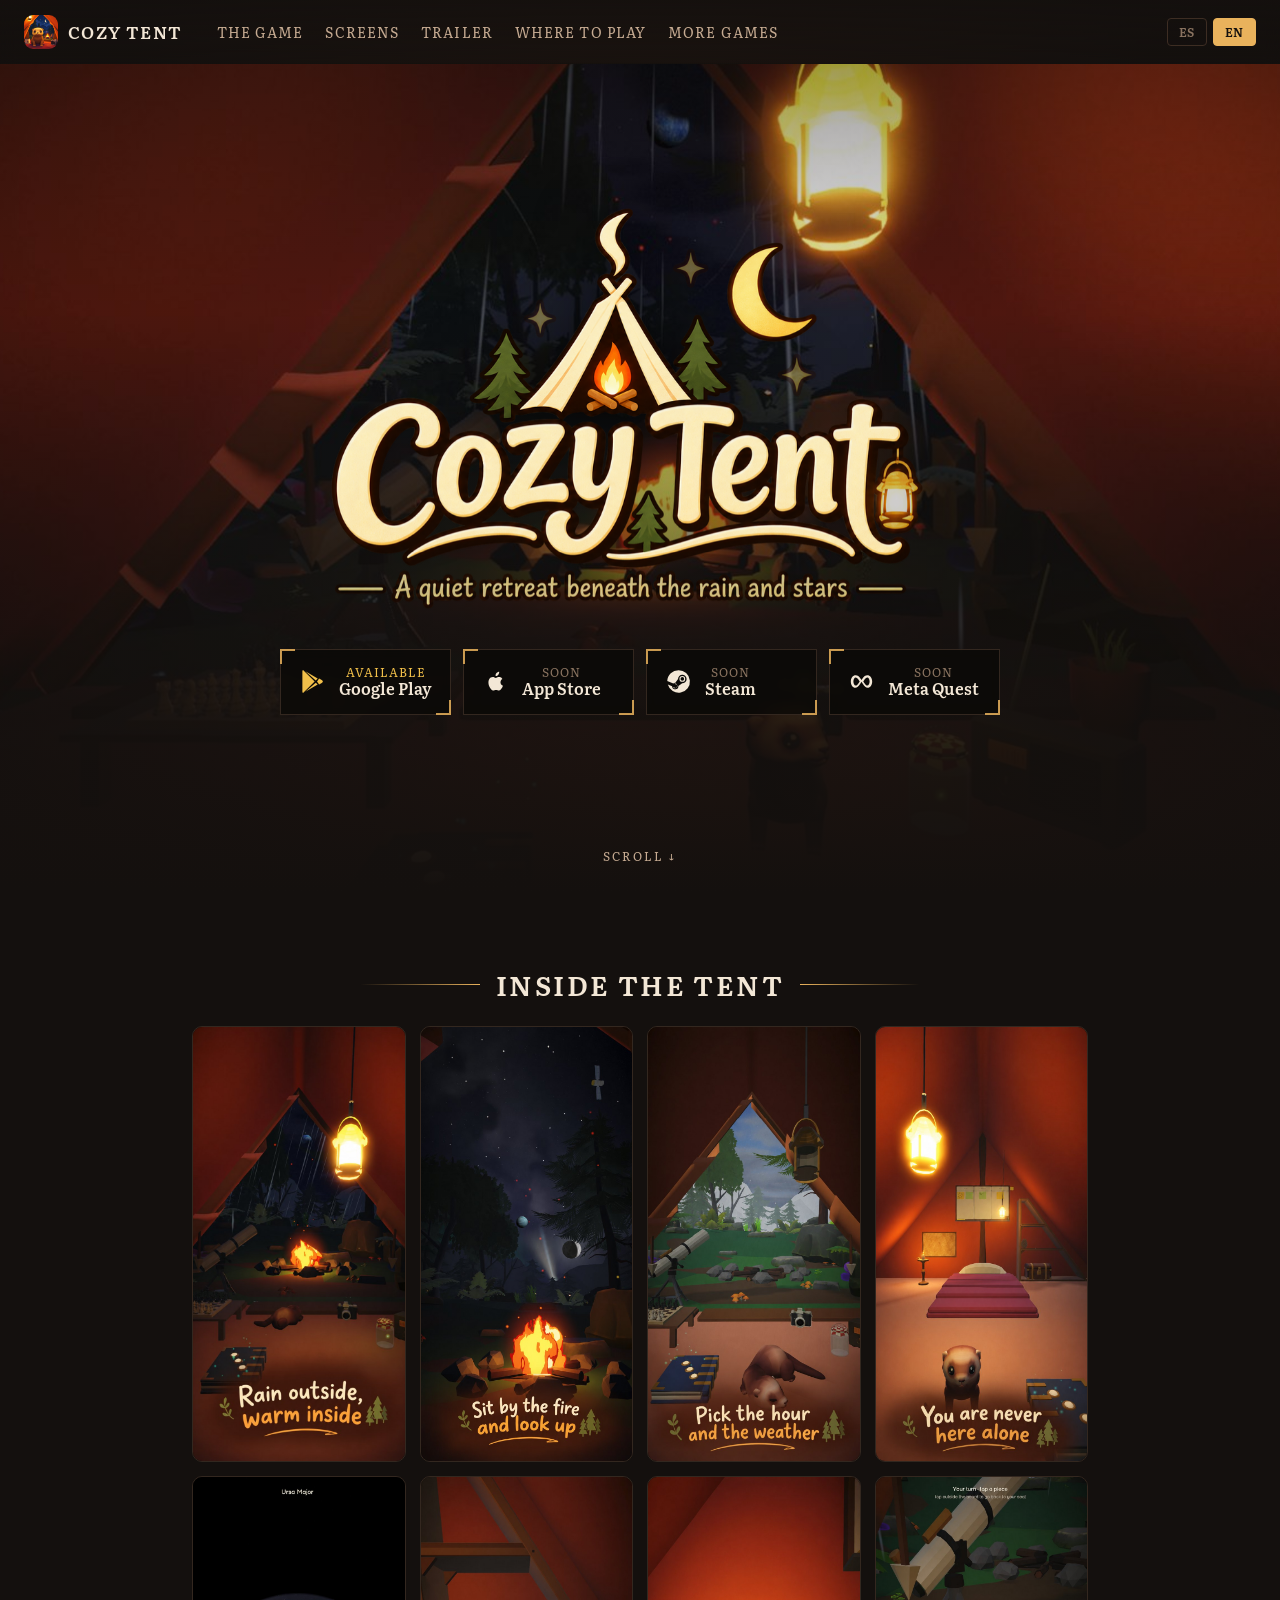
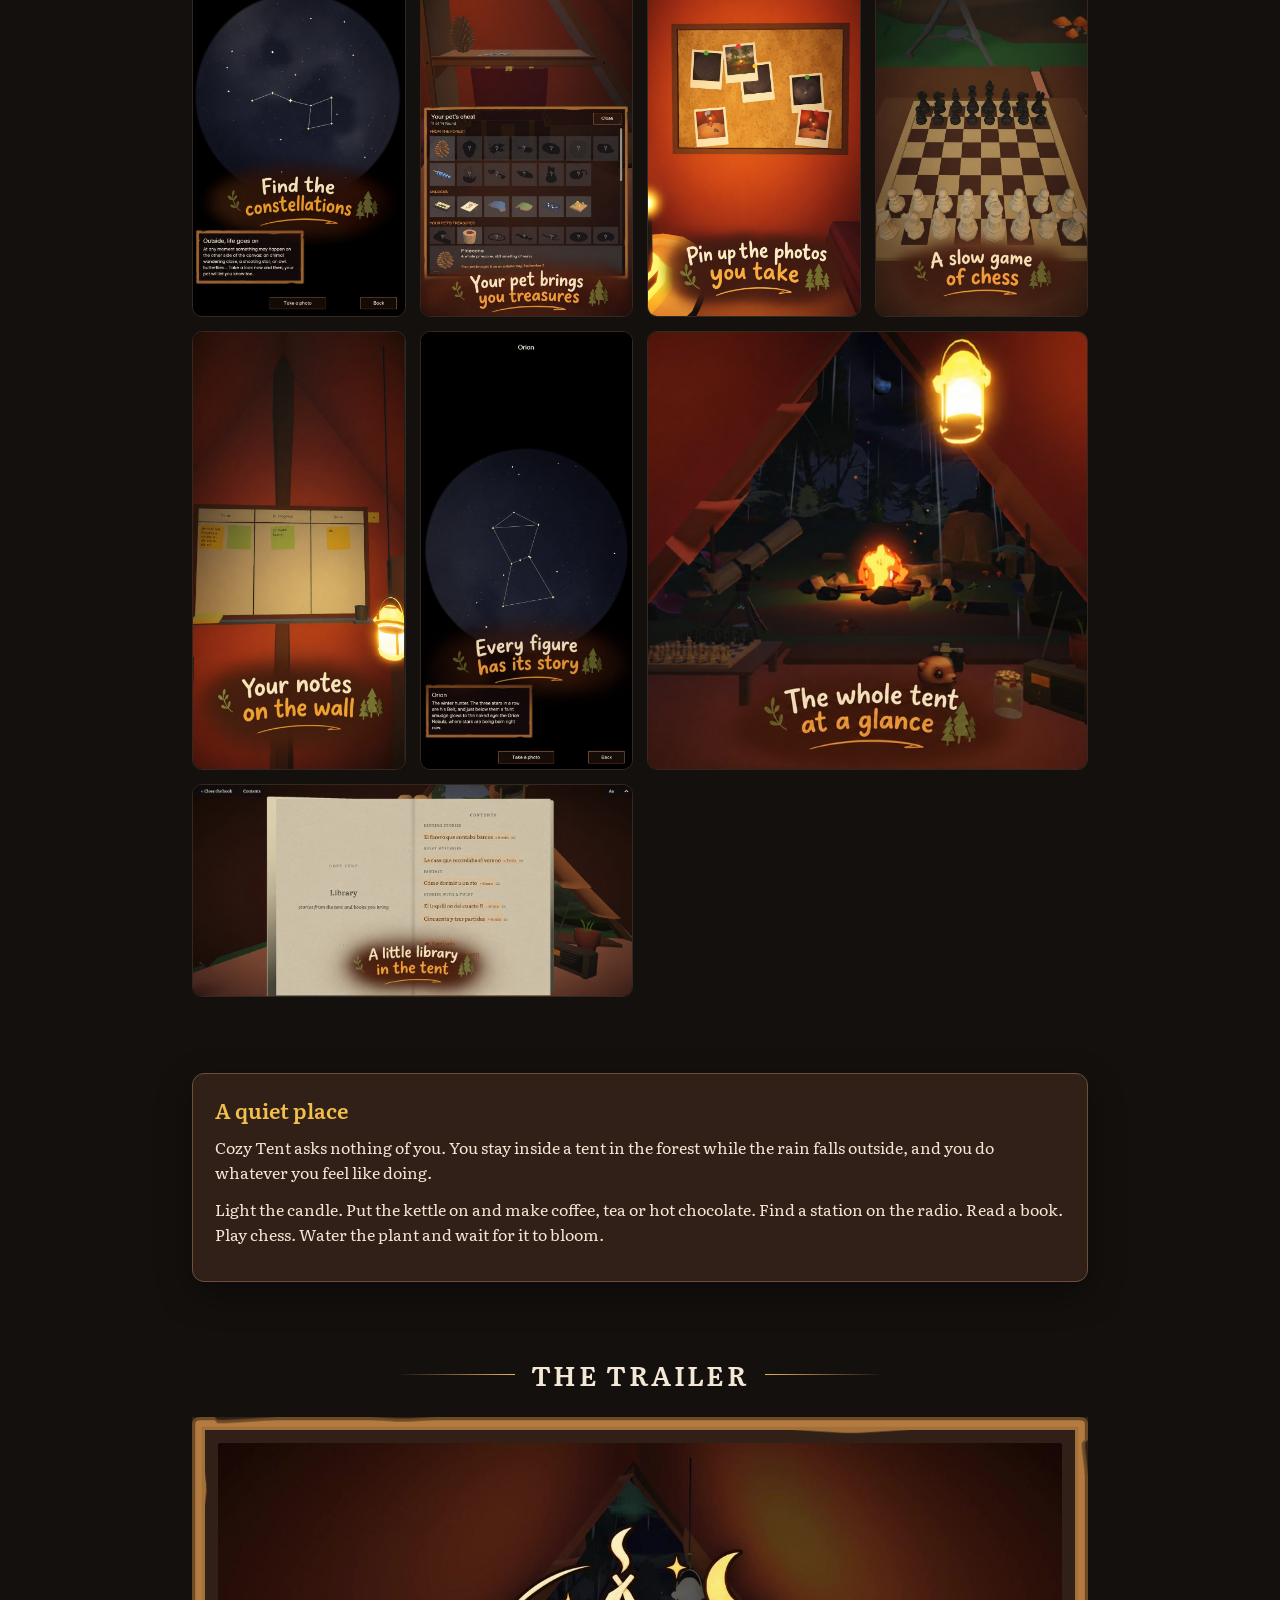
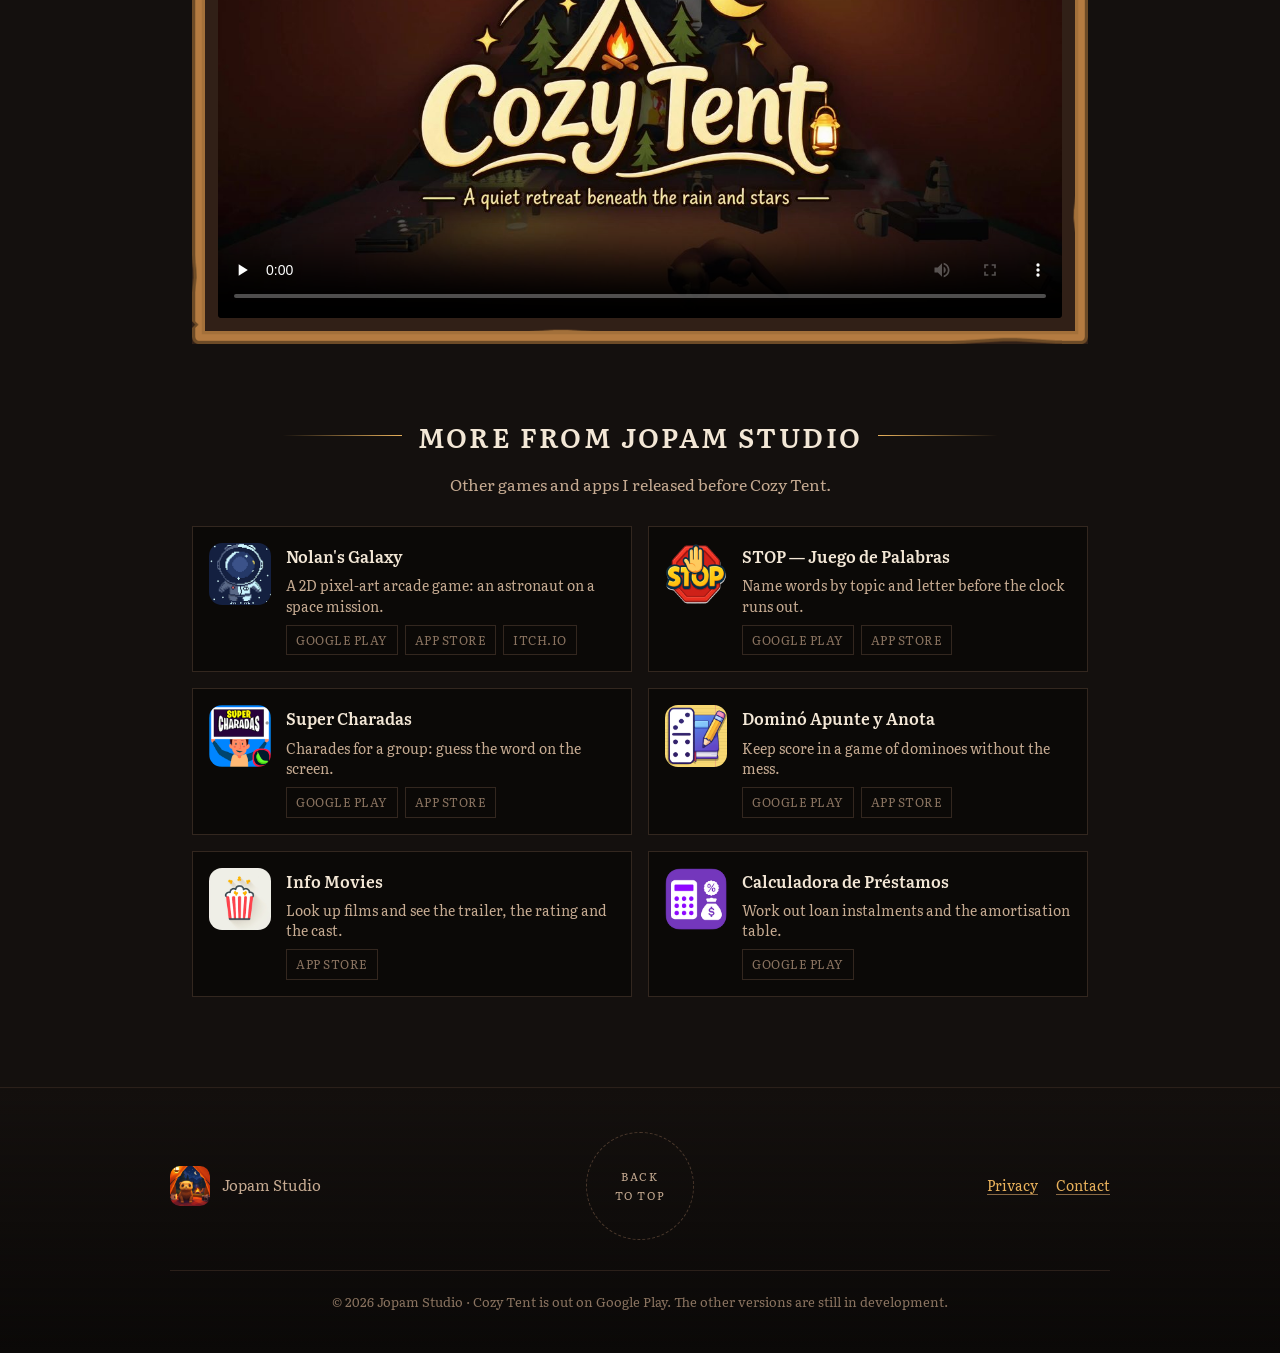
==== index.html @ 8e491036 "Enlaces de tienda, descarga segun el aparato y mas juegos de Jopam Cozy Tent ya esta en Google Play:" ====
<!doctype html>
<html lang="es">
<head>
<meta charset="utf-8">
<meta name="viewport" content="width=device-width,initial-scale=1">
<title>Cozy Tent</title>
<meta name="description" content="Una noche de lluvia, una tienda cálida y un hurón. Mira el cielo y tómate tu tiempo.">
<meta property="og:title" content="Cozy Tent">
<meta property="og:description" content="A rainy night in a warm tent with a ferret.">
<meta property="og:image" content="img/hero.jpg">
<meta name="theme-color" content="#14100e">
<link rel="icon" href="img/icon.png">
<link rel="canonical" href="https://johanjimenex.github.io/cozy-tent/">
<meta name="robots" content="index,follow">
<meta property="og:type" content="website">
<meta property="og:url" content="https://johanjimenex.github.io/cozy-tent/">
<meta property="og:site_name" content="Cozy Tent">
<meta property="og:locale" content="es_ES">
<meta property="og:locale:alternate" content="en_US">
<meta name="twitter:card" content="summary_large_image">
<meta name="twitter:title" content="Cozy Tent">
<meta name="twitter:description" content="Una noche de lluvia, una tienda cálida y un hurón. Mira el cielo y tómate tu tiempo.">
<meta name="twitter:image" content="https://johanjimenex.github.io/cozy-tent/img/hero.jpg">
<script type="application/ld+json">
{
  "@context": "https://schema.org",
  "@type": "VideoGame",
  "name": "Cozy Tent",
  "url": "https://johanjimenex.github.io/cozy-tent/",
  "image": "https://johanjimenex.github.io/cozy-tent/img/hero.jpg",
  "description": "Un juego de ambiente dentro de una tienda de campaña: llueve fuera, el cielo sigue el reloj real y un hurón vive contigo.",
  "genre": ["Cozy", "Simulation", "Casual"],
  "inLanguage": ["es", "en"],
  "gamePlatform": ["Android", "iOS", "PC", "Meta Quest"],
  "applicationCategory": "Game",
  "author": { "@type": "Organization", "name": "Jopam Studio", "url": "https://johanjimenex.github.io/cozy-tent/" },
  "publisher": { "@type": "Organization", "name": "Jopam Studio" },
  "trailer": {
    "@type": "VideoObject",
    "name": "Cozy Tent - Trailer",
    "description": "Tráiler de Cozy Tent.",
    "thumbnailUrl": "https://johanjimenex.github.io/cozy-tent/video/trailer-poster.jpg",
    "contentUrl": "https://johanjimenex.github.io/cozy-tent/video/trailer.mp4",
    "uploadDate": "2026-09-16",
    "duration": "PT46S"
  }
}
</script>
<link rel="stylesheet" href="style.css">
</head>
<body data-idioma="es">
<div class="lluvia" aria-hidden="true"></div>

<header class="barra">
  <a class="marca" href="#"><img src="img/icon.png" alt="">Cozy Tent</a>
  <nav>
    <ul class="menu" id="menu">
      <li><a href="#juego"><span class="es">El juego</span><span class="en">The game</span></a></li>
      <li><a href="#galeria"><span class="es">Imágenes</span><span class="en">Screens</span></a></li>
      <li><a href="#trailer"><span class="es">Tráiler</span><span class="en">Trailer</span></a></li>
      <li><a href="#tiendas"><span class="es">Dónde jugar</span><span class="en">Where to play</span></a></li>
      <li><a href="#mas"><span class="es">Más juegos</span><span class="en">More games</span></a></li>
    </ul>
  </nav>
  <div class="derecha">
    <div class="idioma">
      <button data-idioma-boton="es">ES</button><button data-idioma-boton="en">EN</button>
    </div>
    <button class="abrir-menu" id="abrir" aria-label="Menú" aria-expanded="false">☰</button>
  </div>
</header>

<div class="portada">
  <div class="fondo" role="img" aria-label="El interior de la tienda de noche con la hoguera encendida"></div>
  <div class="dentro">
    <h1 class="logo">
      <span class="solo-lectores">Cozy Tent</span>
      <span class="capas" aria-hidden="true">
        <img class="base" src="img/logo/tienda.png" alt="">
        <img class="capa farol" src="img/logo/farol.png" alt="">
        <img class="capa luna" src="img/logo/luna.png" alt="">
        <img class="capa estrella e1" src="img/logo/estrella1.png" alt="">
        <img class="capa estrella e2" src="img/logo/estrella2.png" alt="">
        <img class="capa estrella e3" src="img/logo/estrella3.png" alt="">
        <img class="capa fugaz" src="img/logo/fugaz.png" alt="">
        <img class="capa titulo" src="img/logo/titulo.png" alt="">
        <img class="capa lema" src="img/logo/lema.png" alt="">
      </span>
    </h1>
    <a class="descargar" id="descargar" href="https://play.google.com/store/apps/details?id=com.jopam.cozytent" target="_blank" rel="noopener" hidden>
      <span class="es">Descargar <b data-sistema></b></span><span class="en">Get it <b data-sistema></b></span>
    </a>
    <div class="tiendas en-portada" id="tiendas" role="list">
      <a class="chapa lista" data-tienda="google" href="https://play.google.com/store/apps/details?id=com.jopam.cozytent" target="_blank" rel="noopener"><svg viewBox="0 0 24 24" aria-hidden="true"><path d="M3.6 1.8 13.9 12 3.6 22.2c-.4-.2-.6-.6-.6-1.1V2.9c0-.5.2-.9.6-1.1z"/><path d="M16.6 9.3 5.6 2.9 14.9 11z"/><path d="M16.6 14.7 14.9 13l-9.3 8.1z"/><path d="M20.2 10.6c.7.4 1 .9 1 1.4s-.3 1-1 1.4l-2.3 1.3-1.9-2.7 1.9-2.7z"/></svg><span class="texto"><small><span class="es">Disponible</span><span class="en">Available</span></small><span class="nombre">Google Play</span></span></a>
      <span class="chapa" data-tienda="apple"><svg viewBox="0 0 24 24" aria-hidden="true"><path d="M16.4 12.7c0-2 1.6-3 1.7-3-.9-1.4-2.4-1.5-2.9-1.6-1.2-.1-2.4.7-3 .7s-1.6-.7-2.6-.7c-1.3 0-2.6.8-3.2 2-1.4 2.4-.4 6 1 8 .7 1 1.5 2.1 2.5 2 1-.1 1.4-.6 2.6-.6s1.5.6 2.6.6c1.1 0 1.8-1 2.4-2 .8-1.1 1.1-2.2 1.1-2.3 0 0-2.2-.8-2.2-3.1z"/><path d="M14.5 5.9c.5-.7.9-1.6.8-2.6-.8 0-1.8.5-2.4 1.2-.5.6-1 1.6-.8 2.5.9.1 1.8-.4 2.4-1.1z"/></svg><span class="texto"><small><span class="es">Pronto</span><span class="en">Soon</span></small><span class="nombre">App Store</span></span></span>
      <span class="chapa" data-tienda="steam"><svg viewBox="0 0 24 24" aria-hidden="true"><path d="M12 2a10 10 0 0 0-10 9.5l5.4 2.2a2.8 2.8 0 0 1 1.6-.5h.2l2.4-3.4v-.1a3.8 3.8 0 1 1 3.8 3.8h-.1l-3.4 2.4v.2a2.8 2.8 0 0 1-5.6.2l-3.8-1.6A10 10 0 1 0 12 2z"/><path d="M15.4 7.2a2.5 2.5 0 1 0 0 5.1 2.5 2.5 0 0 0 0-5.1zm0 .9a1.6 1.6 0 1 1 0 3.2 1.6 1.6 0 0 1 0-3.2z"/><path d="M8.2 17.9a2.1 2.1 0 0 0 2.6-2.9 2.1 2.1 0 0 0-2.6-1.1l1.2.5a1.6 1.6 0 1 1-1.2 2.9l-1.2-.5c.3.5.7.9 1.2 1.1z"/></svg><span class="texto"><small><span class="es">Pronto</span><span class="en">Soon</span></small><span class="nombre">Steam</span></span></span>
      <span class="chapa" data-tienda="meta"><svg viewBox="0 0 24 24" aria-hidden="true"><path d="M6.8 6.4c-2.4 0-4.3 2.4-4.3 5.6s1.7 5.6 4 5.6c1.6 0 2.8-1 4.4-3.5l1.1-1.8 1.1 1.8c1.6 2.5 2.8 3.5 4.4 3.5 2.3 0 4-2.4 4-5.6s-1.9-5.6-4.3-5.6c-1.7 0-3 .9-4.6 3.3l-.6 1-.6-1C9.8 7.3 8.5 6.4 6.8 6.4zm0 2c.9 0 1.8.7 3 2.6l.6.9-.7 1.1c-1.2 1.8-2 2.5-2.9 2.5-1.1 0-2-1.4-2-3.5s.9-3.6 2-3.6zm10.4 0c1.1 0 2 1.5 2 3.6s-.9 3.5-2 3.5c-.9 0-1.7-.7-2.9-2.5l-.7-1.1.6-.9c1.2-1.9 2.1-2.6 3-2.6z"/></svg><span class="texto"><small><span class="es">Pronto</span><span class="en">Soon</span></small><span class="nombre">Meta Quest</span></span></span>
    </div>
  </div>
  <a class="bajar" href="#juego"><span class="es">Seguir</span><span class="en">Scroll</span> ↓</a>
</div>

<div class="envoltorio">
  <!-- ---------------------------------------------------------------- español -->
  <section class="asoma" id="galeria">
    <h3 class="titulo"><span class="es">La tienda por dentro</span><span class="en">Inside the tent</span></h3>
    <div class="carrusel">
      <button class="flecha atras" type="button" aria-label="Anterior">‹</button>
      <div class="galeria">
      <figure class="toma">
        <img src="img/galeria/01.jpg" loading="lazy" alt="Cozy Tent: Rain outside, warm inside">
      </figure>
      <figure class="toma">
        <img src="img/galeria/02.jpg" loading="lazy" alt="Cozy Tent: Sit by the fire and look up">
      </figure>
      <figure class="toma">
        <img src="img/galeria/03.jpg" loading="lazy" alt="Cozy Tent: Pick the hour and the weather">
      </figure>
      <figure class="toma">
        <img src="img/galeria/04.jpg" loading="lazy" alt="Cozy Tent: You are never here alone">
      </figure>
      <figure class="toma">
        <img src="img/galeria/05.jpg" loading="lazy" alt="Cozy Tent: Find the constellations">
      </figure>
      <figure class="toma">
        <img src="img/galeria/06.jpg" loading="lazy" alt="Cozy Tent: Your pet brings you treasures">
      </figure>
      <figure class="toma">
        <img src="img/galeria/07.jpg" loading="lazy" alt="Cozy Tent: Pin up the photos you take">
      </figure>
      <figure class="toma">
        <img src="img/galeria/08.jpg" loading="lazy" alt="Cozy Tent: A slow game of chess">
      </figure>
      <figure class="toma">
        <img src="img/galeria/09.jpg" loading="lazy" alt="Cozy Tent: Your notes on the wall">
      </figure>
      <figure class="toma">
        <img src="img/galeria/10.jpg" loading="lazy" alt="Cozy Tent: Every figure has its story">
      </figure>
      <figure class="toma ancha">
        <img src="img/galeria/11.jpg" loading="lazy" alt="Cozy Tent: The whole tent at a glance">
      </figure>
      <figure class="toma ancha">
        <img src="img/galeria/12.jpg" loading="lazy" alt="Cozy Tent: A little library in the tent">
      </figure>
      </div>
      <button class="flecha adelante" type="button" aria-label="Siguiente">›</button>
    </div>
    <div class="puntos" role="tablist" aria-label="Imágenes"></div>
  </section>

  <div id="juego" class="ancla"></div>
  <section class="es asoma">
    <div class="tres">
      <div class="panel">
        <h2>Un sitio tranquilo</h2>
        <p>Cozy Tent no te pide nada. Te quedas dentro de una tienda en el bosque mientras llueve fuera,
         y haces lo que te apetezca.</p>
        <p>Enciende la vela. Pon la cafetera y prepara café, té o chocolate. Busca una emisora en la radio.
         Lee un libro. Juega al ajedrez. Riega la planta y espera a que florezca.</p>
      </div>
    </div>
  </section>






  <!-- ---------------------------------------------------------------- english -->
  <section class="en asoma">
    <div class="tres">
      <div class="panel">
        <h2>A quiet place</h2>
        <p>Cozy Tent asks nothing of you. You stay inside a tent in the forest while the rain falls outside,
         and you do whatever you feel like doing.</p>
        <p>Light the candle. Put the kettle on and make coffee, tea or hot chocolate. Find a station on the
         radio. Read a book. Play chess. Water the plant and wait for it to bloom.</p>
      </div>
    </div>
  </section>









  <section class="asoma" id="trailer">
    <h3 class="titulo"><span class="es">El tráiler</span><span class="en">The trailer</span></h3>
    <div class="marco video">
      <video controls playsinline preload="none" poster="video/trailer-poster.jpg">
        <source src="video/trailer.mp4" type="video/mp4">
      </video>
    </div>
  </section>


  <section class="asoma" id="mas">
    <h3 class="titulo"><span class="es">Más de Jopam Studio</span><span class="en">More from Jopam Studio</span></h3>
    <p class="entradilla"><span class="es">Otros juegos y apps que he publicado antes de Cozy Tent.</span><span class="en">Other games and apps I released before Cozy Tent.</span></p>
    <div class="obras">
      <article class="obra">
        <img src="img/jopam/app1.png" alt="" width="192" height="192" loading="lazy">
        <div class="letra">
          <h4>Nolan&#x27;s Galaxy</h4>
          <p><span class="es">Arcade 2D en pixel art: un astronauta en misión espacial.</span><span class="en">A 2D pixel-art arcade game: an astronaut on a space mission.</span></p>
          <div class="vinculos"><a href="https://play.google.com/store/apps/details?id=com.jopamstudio.nolansgalaxy" target="_blank" rel="noopener">Google Play</a><a href="https://apps.apple.com/es/app/nolans-galaxy/id6503222887" target="_blank" rel="noopener">App Store</a><a href="https://johanjimenex.itch.io/nolans-galaxy" target="_blank" rel="noopener">itch.io</a></div>
        </div>
      </article>
      <article class="obra">
        <img src="img/jopam/app2.png" alt="" width="192" height="192" loading="lazy">
        <div class="letra">
          <h4>STOP — Juego de Palabras</h4>
          <p><span class="es">Di palabras por tema y letra antes de que se acabe el tiempo.</span><span class="en">Name words by topic and letter before the clock runs out.</span></p>
          <div class="vinculos"><a href="https://play.google.com/store/apps/details?id=com.jopamstudio.stopwordsgame" target="_blank" rel="noopener">Google Play</a><a href="https://apps.apple.com/es/developer/johan-jimenez/id1503858642" target="_blank" rel="noopener">App Store</a></div>
        </div>
      </article>
      <article class="obra">
        <img src="img/jopam/app3.png" alt="" width="192" height="192" loading="lazy">
        <div class="letra">
          <h4>Super Charadas</h4>
          <p><span class="es">Charadas para jugar en grupo: adivina la palabra de la pantalla.</span><span class="en">Charades for a group: guess the word on the screen.</span></p>
          <div class="vinculos"><a href="https://play.google.com/store/apps/details?id=com.ManguGames.SuperCharadas" target="_blank" rel="noopener">Google Play</a><a href="https://apps.apple.com/us/app/super-charadas-guessup/id1503858643" target="_blank" rel="noopener">App Store</a></div>
        </div>
      </article>
      <article class="obra">
        <img src="img/jopam/app4.png" alt="" width="192" height="192" loading="lazy">
        <div class="letra">
          <h4>Dominó Apunte y Anota</h4>
          <p><span class="es">Lleva los puntos de la partida de dominó sin líos.</span><span class="en">Keep score in a game of dominoes without the mess.</span></p>
          <div class="vinculos"><a href="https://play.google.com/store/apps/details?id=com.JopamStudios.DominoApunteYAnota" target="_blank" rel="noopener">Google Play</a><a href="https://apps.apple.com/us/app/domino-apunte-y-anota/id6742063485" target="_blank" rel="noopener">App Store</a></div>
        </div>
      </article>
      <article class="obra">
        <img src="img/jopam/app5.png" alt="" width="192" height="192" loading="lazy">
        <div class="letra">
          <h4>Info Movies</h4>
          <p><span class="es">Busca películas y mira el tráiler, la puntuación y el reparto.</span><span class="en">Look up films and see the trailer, the rating and the cast.</span></p>
          <div class="vinculos"><a href="https://apps.apple.com/us/app/info-movies/id6476113841" target="_blank" rel="noopener">App Store</a></div>
        </div>
      </article>
      <article class="obra">
        <img src="img/jopam/app6.png" alt="" width="192" height="192" loading="lazy">
        <div class="letra">
          <h4>Calculadora de Préstamos</h4>
          <p><span class="es">Calcula las cuotas y la tabla de amortización de un préstamo.</span><span class="en">Work out loan instalments and the amortisation table.</span></p>
          <div class="vinculos"><a href="https://play.google.com/store/apps/details?id=com.mangugames.calculadoraprestamo" target="_blank" rel="noopener">Google Play</a></div>
        </div>
      </article>
    </div>
  </section>

</div>

<footer>
  <div class="pie">
    <div class="estudio"><img src="img/icon.png" alt="">Jopam Studio</div>
    <a class="arriba" href="#"><span class="es">Volver<br>arriba</span><span class="en">Back<br>to top</span></a>
    <div class="enlaces">
      <a href="privacidad.html"><span class="es">Privacidad</span><span class="en">Privacy</span></a>
      <a class="correo" data-u="johan.jimenez.23" data-d="gmail.com" href="#"><span class="es">Contacto</span><span class="en">Contact</span></a>
    </div>
  </div>
  <p class="legal">© 2026 Jopam Studio ·
    <span class="es">Cozy Tent ya está en Google Play. Las demás versiones siguen en desarrollo.</span>
    <span class="en">Cozy Tent is out on Google Play. The other versions are still in development.</span>
  </p>
</footer>

<script src="idioma.js"></script>
<script src="tiendas.js"></script>
</body>
</html>
---- style.css ----
/* Cozy Tent — luz de farol, marco de madera de la UI del juego y filete ámbar.
   Estructura de página de juego: cabecera fija, portada a sangre, secciones con
   título decorado, tarjetas de tienda y pie con vuelta arriba. */
@font-face{font-family:Literata;src:url(fonts/Literata-Regular.ttf) format("truetype");font-weight:400;font-display:swap}
@font-face{font-family:Literata;src:url(fonts/Literata-SemiBold.ttf) format("truetype");font-weight:600;font-display:swap}

:root{
  --noche:#14100e; --panel:rgba(74,46,32,.55); --borde:#3d2d23;
  --papel:#f3e7d6; --suave:#c6ab92; --tenue:#8a7360;
  --ambar:#e9b25c; --ambar-claro:#f2c04a;
  --marco:url(img/frame_wood.png) 32 fill / 26px stretch;
  --alto-barra:64px;
}
*{box-sizing:border-box}
html{scroll-padding-top:var(--alto-barra)}
body{margin:0;color:var(--papel);font:400 17px/1.7 Literata,Georgia,serif;
  background:radial-gradient(900px 520px at 50% -160px,#6b3a1d55,transparent 70%),var(--noche);
  background-attachment:fixed}
a{color:var(--ambar);text-underline-offset:3px;text-decoration-color:#8a6a45;transition:color .25s}
a:hover{color:var(--ambar-claro)}
img{max-width:100%}

/* ---------------------------------------------------------------- lluvia y luciérnagas */
.lluvia{position:fixed;inset:-10% 0 0;pointer-events:none;z-index:2;overflow:hidden}
.gota{position:absolute;top:-14%;width:1px;border-radius:1px;
  background:linear-gradient(to bottom,transparent,rgba(214,230,255,.5));animation:cae linear infinite}
@keyframes cae{from{transform:translate3d(0,-14vh,0)}to{transform:translate3d(-6vw,114vh,0)}}
.bicho{position:fixed;width:4px;height:4px;border-radius:50%;background:#ffe9a8;
  box-shadow:0 0 10px 3px #ffd97a88;opacity:0;z-index:2;animation:vuela 14s ease-in-out infinite}
@keyframes vuela{0%{opacity:0;transform:translate(0,0)}15%{opacity:.9}
  50%{opacity:.35;transform:translate(34px,-46px)}75%{opacity:.85;transform:translate(-18px,-84px)}
  100%{opacity:0;transform:translate(16px,-130px)}}

/* ---------------------------------------------------------------- cabecera */
.barra{position:fixed;top:0;left:0;right:0;z-index:20;height:var(--alto-barra);
  display:flex;align-items:center;gap:26px;padding:0 24px;
  background:linear-gradient(#14100ee6,#14100e99);backdrop-filter:blur(8px);
  border-bottom:1px solid transparent;transition:height .3s,background .3s,border-color .3s}
.barra.pegada{height:54px;background:#14100ef2;border-bottom-color:#3a2a22}
.marca{display:flex;align-items:center;gap:10px;font:600 17px/1 Literata,serif;letter-spacing:1.4px;
  text-transform:uppercase;color:var(--papel);text-decoration:none;white-space:nowrap}
.marca img{width:34px;height:34px;border-radius:9px}
.menu{display:flex;gap:22px;margin-left:8px;list-style:none;padding:0}
.menu a{color:var(--suave);text-decoration:none;font-size:14px;letter-spacing:1.1px;text-transform:uppercase;
  padding:6px 0;position:relative}
.menu a::after{content:"";position:absolute;left:0;right:100%;bottom:0;height:1px;background:var(--ambar);
  transition:right .3s}
.menu a:hover{color:var(--papel)}
.menu a:hover::after{right:0}
.derecha{margin-left:auto;display:flex;align-items:center;gap:12px}
.idioma{display:flex;gap:6px}
.idioma button{font:600 12px/1 Literata,serif;letter-spacing:.6px;color:var(--tenue);cursor:pointer;
  background:none;border:1px solid var(--borde);border-radius:4px;padding:7px 11px;transition:.25s}
.idioma button:hover{color:var(--papel);border-color:var(--ambar)}
.idioma button[aria-pressed="true"]{color:var(--noche);background:var(--ambar);border-color:var(--ambar)}
.abrir-menu{display:none;background:none;border:1px solid var(--borde);border-radius:4px;color:var(--papel);
  font-size:18px;line-height:1;padding:8px 11px;cursor:pointer}

/* ---------------------------------------------------------------- portada */
.portada{position:relative;min-height:92vh;display:grid;place-items:center;text-align:center;
  overflow:hidden;margin-top:var(--alto-barra)}
.portada .fondo{position:absolute;inset:-6% -2%;background:url(img/hero.jpg) center/cover no-repeat;
  animation:acercar 26s ease-in-out infinite alternate;z-index:0}
@keyframes acercar{from{transform:scale(1.02)}to{transform:scale(1.11)}}
.portada::after{content:"";position:absolute;inset:0;z-index:1;
  background:linear-gradient(#14100e66 0%,#14100e14 30%,#14100ed9 78%,var(--noche) 100%)}
.portada .dentro{position:relative;z-index:2;padding:30px 20px 70px;max-width:760px}
.portada img.icono{width:118px;height:118px;border-radius:26px;
  box-shadow:0 10px 30px #000a,0 0 60px #e9b25c2e;animation:respira 5.5s ease-in-out infinite}
@keyframes respira{0%,100%{box-shadow:0 10px 30px #000a,0 0 60px #e9b25c2e}
  45%{box-shadow:0 10px 30px #000a,0 0 96px #f2c04a55}}
h1{font:600 clamp(38px,7vw,64px)/1.05 Literata,serif;margin:18px 0 10px;letter-spacing:1px;
  text-shadow:0 4px 30px #000a}
/* El logo se arma con sus capas y cada una se mueve un poco.
   En iPhone (Safari y Brave usan WebKit) no se anima nada que lleve filter ni que esté dentro
   de un contenedor con filter: WebKit lo congela. Solo se animan opacidad y transformaciones. */
h1.logo{margin:0 0 6px}
.solo-lectores{position:absolute;width:1px;height:1px;overflow:hidden;clip-path:inset(50%);white-space:nowrap}
.capas{position:relative;display:block;width:min(620px,84vw);margin:0 auto;
  animation:entra-logo 1.5s cubic-bezier(.2,.7,.2,1) both}
@keyframes entra-logo{from{opacity:0;transform:scale(.88) translate3d(0,18px,0)}
  to{opacity:1;transform:none}}
.capas img{display:block;width:100%}
/* La sombra va en la capa de abajo, que no se mueve. */
.capas .base{-webkit-filter:drop-shadow(0 12px 30px #000b);filter:drop-shadow(0 12px 30px #000b);
  animation:aparece 1s ease both .15s}
.capas .capa{position:absolute;top:0;left:0;width:100%;height:100%;
  will-change:transform,opacity;-webkit-backface-visibility:hidden;backface-visibility:hidden}
.titulo{animation:sube-titulo 1.1s cubic-bezier(.2,.7,.2,1) both .45s}
@keyframes aparece{from{opacity:0}to{opacity:1}}
@keyframes sube-titulo{from{opacity:0;transform:translate3d(0,14px,0)}to{opacity:1;transform:none}}

/* El farol late como una llama y se tambalea colgado de su gancho. */
.farol{transform-origin:91.9% 55.4%;
  animation:late-farol 4.5s ease-in-out .6s infinite both, tambalea 6.5s ease-in-out .6s infinite}
@keyframes late-farol{0%,100%{opacity:.8}40%{opacity:1}62%{opacity:.88}}
@keyframes tambalea{0%,100%{transform:rotate(-2.4deg)}50%{transform:rotate(2.4deg)}}

/* La luna sube y baja muy despacio. */
.luna{animation:flota-luna 9s ease-in-out .7s infinite both}
@keyframes flota-luna{0%,100%{transform:translate3d(0,0,0)}50%{transform:translate3d(0,-6px,0)}}

/* Las estrellas parpadean cada una a su ritmo. */
.estrella{animation:parpadea 3.4s ease-in-out .9s infinite both}
.e2{animation-duration:4.6s;animation-delay:-1.4s}
.e3{animation-duration:5.6s;animation-delay:-2.7s}
@keyframes parpadea{0%,100%{opacity:.4}50%{opacity:1}}

/* La fugaz cruza de vez en cuando y desaparece. */
.fugaz{opacity:0;animation:cruza 11s ease-in-out infinite}
@keyframes cruza{0%,62%{opacity:0;transform:translate3d(26px,-18px,0)}
  70%{opacity:.95;transform:translate3d(0,0,0)}
  82%{opacity:.5;transform:translate3d(-16px,11px,0)}
  90%,100%{opacity:0;transform:translate3d(-26px,18px,0)}}

/* El lema respira suave, como si lo encendieran. */
.lema{animation:respira-lema 7s ease-in-out 1s infinite both}
@keyframes respira-lema{0%,100%{opacity:.82}50%{opacity:1}}
.lema{color:#efe0cd;font-size:clamp(17px,2.4vw,21px);margin:0;text-shadow:0 2px 14px #000c}
.bajar{position:absolute;bottom:26px;left:50%;transform:translateX(-50%);z-index:2;color:var(--suave);
  font-size:12px;letter-spacing:2px;text-transform:uppercase;text-decoration:none;animation:flota 2.6s ease-in-out infinite}
@keyframes flota{0%,100%{transform:translate(-50%,0)}50%{transform:translate(-50%,7px)}}

/* Anclas del menú: sin alto, solo marcan el sitio al que salta cada enlace. */
.ancla{position:relative;top:calc(var(--alto-barra) * -1);height:0}

/* ---------------------------------------------------------------- secciones */
.envoltorio{position:relative;z-index:3;max-width:940px;margin:0 auto;padding:0 22px}
section{margin:76px 0}
.titulo{display:flex;align-items:center;justify-content:center;gap:16px;margin:0 0 26px;
  font:600 clamp(20px,3vw,27px)/1.2 Literata,serif;letter-spacing:2.4px;text-transform:uppercase;
  color:var(--papel);text-align:center}
.titulo::before,.titulo::after{content:"";height:1px;flex:1;max-width:120px;
  background:linear-gradient(90deg,transparent,var(--ambar))}
.titulo::after{background:linear-gradient(90deg,var(--ambar),transparent)}
h2{font:600 24px/1.3 Literata,serif;margin:0 0 8px;color:var(--ambar-claro)}
p{margin:12px 0}
.panel{padding:26px 28px;border-radius:12px;background:var(--panel);border:1px solid #6b503c;
  backdrop-filter:blur(3px);box-shadow:0 12px 34px #0006}
.marco{border:26px solid transparent;border-image:var(--marco);background:var(--panel)}
.video{padding:0;line-height:0}
.video video{display:block;width:100%;aspect-ratio:16/9;border:0;border-radius:4px;background:#000}
.nota{color:var(--tenue);font-size:14px;text-align:center;margin-top:12px}

.rejilla{display:grid;grid-template-columns:repeat(auto-fit,minmax(215px,1fr));gap:12px;padding:0;list-style:none}
.rejilla li{background:var(--panel);border:1px solid #6b503c;border-radius:10px;padding:14px 16px;
  font-size:15.5px;transition:.3s}
.rejilla li:hover{border-color:var(--ambar);transform:translateY(-3px)}
.rejilla li b{color:var(--ambar-claro);font-weight:600}

/* Tres textos en fila; en pantallas estrechas se apilan solos. */
.tres{display:grid;grid-template-columns:repeat(auto-fit,minmax(240px,1fr));gap:16px;align-items:start}
.tres .panel{padding:22px 22px;margin:0}
.tres .panel h2{font-size:21px}
.tres .panel p{font-size:15.5px;line-height:1.62}

/* ---------------------------------------------------------------- galería */
.galeria{display:grid;grid-template-columns:repeat(auto-fit,minmax(190px,1fr));gap:14px}
.toma.ancha{grid-column:span 2}
@media(max-width:560px){.toma.ancha{grid-column:span 1}}
.toma{margin:0;position:relative;border:1px solid #33271f;border-radius:10px;overflow:hidden;
  background:#0b0907;transition:.35s}
.toma img{display:block;width:100%;height:100%;object-fit:cover;transition:transform .6s ease}
.toma:hover{border-color:var(--ambar);transform:translateY(-4px);box-shadow:0 14px 34px #0009}
.toma:hover img{transform:scale(1.04)}

/* En móvil la galería es un carrusel: se desliza, tiene flechas y puntos debajo. */
.carrusel{position:relative}
.flecha{display:none}
.puntos{display:none}

@media(max-width:700px){
  .carrusel{margin:0 -22px}
  .galeria{display:flex;gap:12px;overflow-x:auto;scroll-snap-type:x mandatory;
    padding:2px 22px 6px;scrollbar-width:none;-webkit-overflow-scrolling:touch}
  .galeria::-webkit-scrollbar{display:none}
  .toma,.toma.ancha{flex:0 0 78%;scroll-snap-align:center;grid-column:auto}
  .flecha{display:grid;place-items:center;position:absolute;top:50%;transform:translateY(-50%);z-index:4;
    width:38px;height:38px;border-radius:50%;border:1px solid #4a382c;background:#0b0907d9;
    color:var(--papel);font:400 22px/1 Literata,serif;cursor:pointer;backdrop-filter:blur(3px)}
  .flecha.atras{left:8px}
  .flecha.adelante{right:8px}
  .flecha:active{border-color:var(--ambar)}
  .puntos{display:flex;justify-content:center;gap:8px;margin-top:14px}
  .puntos button{width:7px;height:7px;padding:0;border:0;border-radius:50%;background:#4a382c;cursor:pointer;
    transition:.3s}
  .puntos button[aria-selected="true"]{background:var(--ambar);width:20px;border-radius:99px}
}

/* ---------------------------------------------------------------- tiendas */
.tiendas{display:grid;grid-template-columns:repeat(auto-fit,minmax(190px,1fr));gap:14px;padding:0;list-style:none}
.chapa{position:relative;display:flex;align-items:center;gap:13px;background:#0b0907;
  border:1px solid #33271f;padding:15px 18px;transition:.3s}
.chapa::before,.chapa::after{content:"";position:absolute;width:13px;height:13px;
  border:2px solid var(--ambar);opacity:.85;transition:.3s}
.chapa::before{top:-1px;left:-1px;border-right:0;border-bottom:0}
.chapa::after{bottom:-1px;right:-1px;border-left:0;border-top:0}
.chapa:hover{border-color:#5a4535;transform:translateY(-3px);box-shadow:0 10px 26px #0008,0 0 24px #e9b25c22}
.chapa:hover::before,.chapa:hover::after{width:19px;height:19px;opacity:1}
.chapa svg{width:27px;height:27px;fill:var(--papel);flex:none}
.chapa .texto{display:flex;flex-direction:column;line-height:1.25;min-width:0}
.chapa .nombre{font-weight:600;font-size:15.5px;white-space:nowrap}
.chapa small{color:var(--tenue);font-size:11.5px;letter-spacing:1px;text-transform:uppercase}

/* Las tarjetas de tienda van en la portada, bajo el logo. */
.tiendas.en-portada{margin:24px auto 0;max-width:860px;gap:12px;grid-template-columns:repeat(4,minmax(0,1fr))}
@media(max-width:820px){.tiendas.en-portada{grid-template-columns:repeat(2,minmax(0,1fr));max-width:440px}}
@media(max-width:420px){
  /* En móvil estrecho se quedan en dos columnas, más apretadas. */
  .tiendas.en-portada{max-width:340px;gap:9px}
  .tiendas.en-portada .chapa{gap:8px;padding:11px 10px}
  .tiendas.en-portada .chapa svg{width:21px;height:21px}
  .tiendas.en-portada .chapa .nombre{font-size:13.5px}
  .tiendas.en-portada .chapa small{font-size:9.5px;letter-spacing:.6px}
}
.tiendas.en-portada .chapa{background:#0b0907cc;backdrop-filter:blur(4px)}

/* ---------------------------------------------------------------- tiendas y descarga */
/* Una chapa con enlace se comporta como las demas; solo cambia que se puede pulsar. */
a.chapa{text-decoration:none;color:inherit}
.chapa.lista small{color:var(--ambar-claro)}
.chapa.lista svg{fill:var(--ambar-claro)}
/* La tienda que corresponde al aparato desde el que se entra se marca sola (tiendas.js). */
.chapa.tuya{border-color:var(--ambar);box-shadow:0 0 0 1px #e9b25c33,0 10px 26px #0008}
.chapa.tuya::before,.chapa.tuya::after{width:19px;height:19px;opacity:1}

/* Boton principal: solo aparece si el aparato tiene una tienda donde ya esta el juego. */
.descargar{display:block;width:max-content;max-width:100%;margin:26px auto 0;padding:15px 34px;
  border:1px solid var(--ambar);background:#1a1109cc;backdrop-filter:blur(4px);
  color:var(--ambar-claro);text-decoration:none;font-size:16.5px;letter-spacing:.6px;
  transition:.3s}
.descargar:hover{background:#241609;transform:translateY(-3px);
  box-shadow:0 12px 30px #0009,0 0 26px #e9b25c33}
.descargar b{font-weight:600}
.descargar[hidden]{display:none}

/* ---------------------------------------------------------------- mas de Jopam */
.entradilla{max-width:640px;margin:-6px auto 28px;text-align:center;color:var(--suave);font-size:15.5px}
.obras{display:grid;grid-template-columns:repeat(auto-fit,minmax(300px,1fr));gap:16px;
  max-width:940px;margin:0 auto}
.obra{display:flex;gap:15px;align-items:flex-start;background:#0b0907;border:1px solid #33271f;
  padding:16px;transition:.3s}
.obra:hover{border-color:#5a4535;transform:translateY(-3px);box-shadow:0 10px 26px #0008}
.obra img{width:62px;height:62px;border-radius:13px;flex:none}
.obra .letra{min-width:0}
.obra h4{margin:0 0 5px;font-size:16px;font-weight:600}
.obra p{margin:0 0 9px;color:var(--suave);font-size:14px;line-height:1.45}
.obra .vinculos{display:flex;flex-wrap:wrap;gap:7px}
.obra .vinculos a{font-size:12px;letter-spacing:.5px;text-transform:uppercase;
  color:var(--tenue);text-decoration:none;border:1px solid #33271f;padding:4px 9px;transition:.25s}
.obra .vinculos a:hover{color:var(--ambar-claro);border-color:var(--ambar)}
@media(max-width:420px){.obra{padding:13px;gap:12px}.obra img{width:52px;height:52px}}

/* ---------------------------------------------------------------- pie */
footer{position:relative;z-index:3;margin-top:90px;padding:44px 22px 40px;border-top:1px solid #2b201a;
  background:linear-gradient(#0f0c0a00,#0b0908)}
.pie{max-width:940px;margin:0 auto;display:grid;grid-template-columns:1fr auto 1fr;align-items:center;gap:20px}
.pie .estudio{display:flex;align-items:center;gap:12px;color:var(--suave);font-size:14.5px}
.pie .estudio img{width:40px;height:40px;border-radius:10px}
.arriba{justify-self:center;width:108px;height:108px;display:grid;place-items:center;text-align:center;
  border-radius:50%;border:1px dashed #4a382c;color:var(--suave);text-decoration:none;font-size:11px;
  letter-spacing:1.6px;text-transform:uppercase;transition:.35s}
.arriba:hover{color:var(--ambar-claro);border-color:var(--ambar);transform:translateY(-4px) rotate(6deg)}
.enlaces{justify-self:end;display:flex;gap:18px;flex-wrap:wrap;justify-content:flex-end;font-size:14px}
.legal{max-width:940px;margin:30px auto 0;padding-top:20px;border-top:1px solid #2b201a;
  color:var(--tenue);font-size:13px;text-align:center}

/* ---------------------------------------------------------------- aparecer y idiomas */
.asoma{opacity:0;transform:translateY(26px);transition:opacity .8s ease,transform .8s ease}
.asoma.visible{opacity:1;transform:none}
.es,.en{display:none}
body[data-idioma="es"] div.es,body[data-idioma="en"] div.en,
body[data-idioma="es"] section.es,body[data-idioma="en"] section.en{display:block}
body[data-idioma="es"] span.es,body[data-idioma="en"] span.en{display:inline}
body[data-idioma="es"] li.es,body[data-idioma="en"] li.en{display:list-item}

@media(max-width:820px){
  .menu{position:fixed;top:var(--alto-barra);left:0;right:0;flex-direction:column;gap:0;
    background:#14100ef7;border-bottom:1px solid #3a2a22;padding:6px 22px 14px;display:none}
  .menu.abierto{display:flex}
  .menu a{display:block;padding:12px 0;border-bottom:1px solid #241b16}
  .abrir-menu{display:block}
  .pie{grid-template-columns:1fr;justify-items:center;text-align:center}
  .enlaces{justify-self:center}
}
@media(prefers-reduced-motion:reduce){
  .gota,.bicho,.portada .fondo,.bajar,.portada img.icono,.capas,.capas .base,.titulo,.luna,.fugaz{animation:none}
  .farol{animation:late-farol 4.5s ease-in-out infinite both}
  .fugaz{opacity:0}
  .asoma{opacity:1;transform:none;transition:none}
}
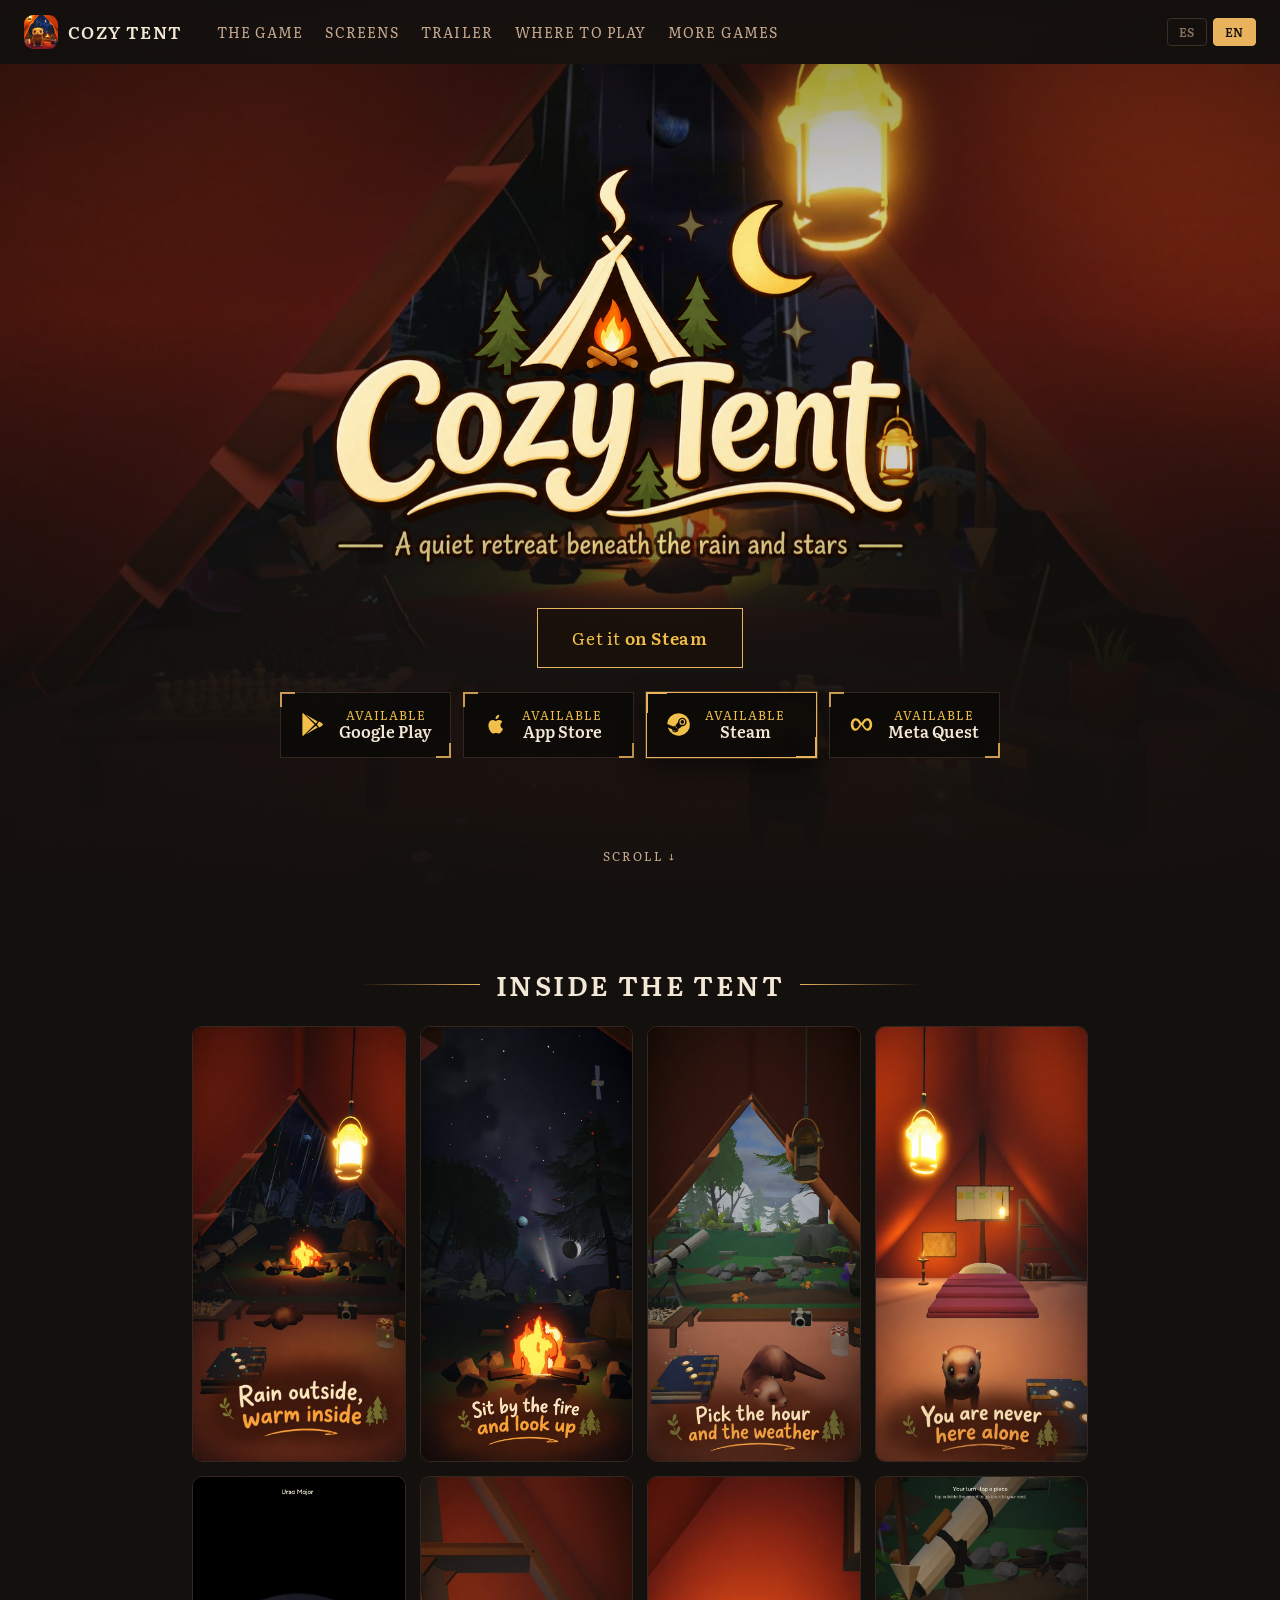
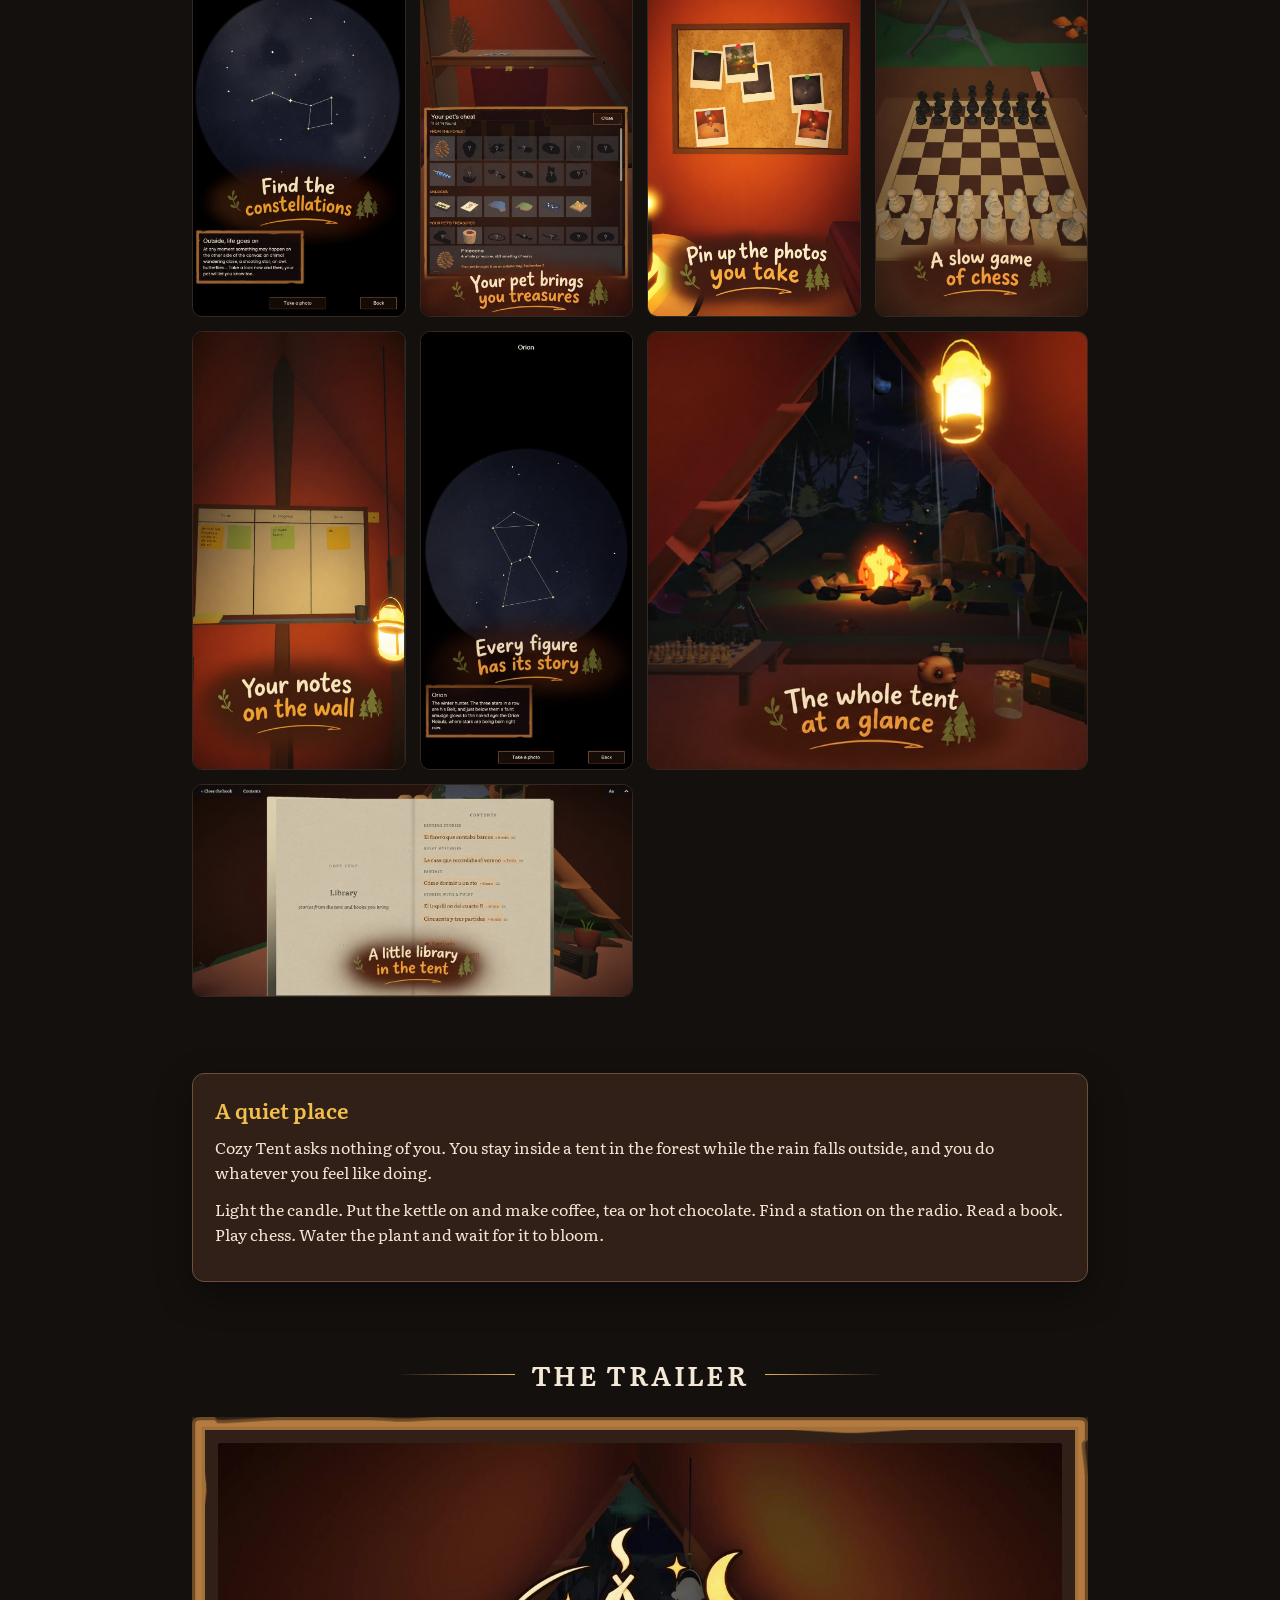
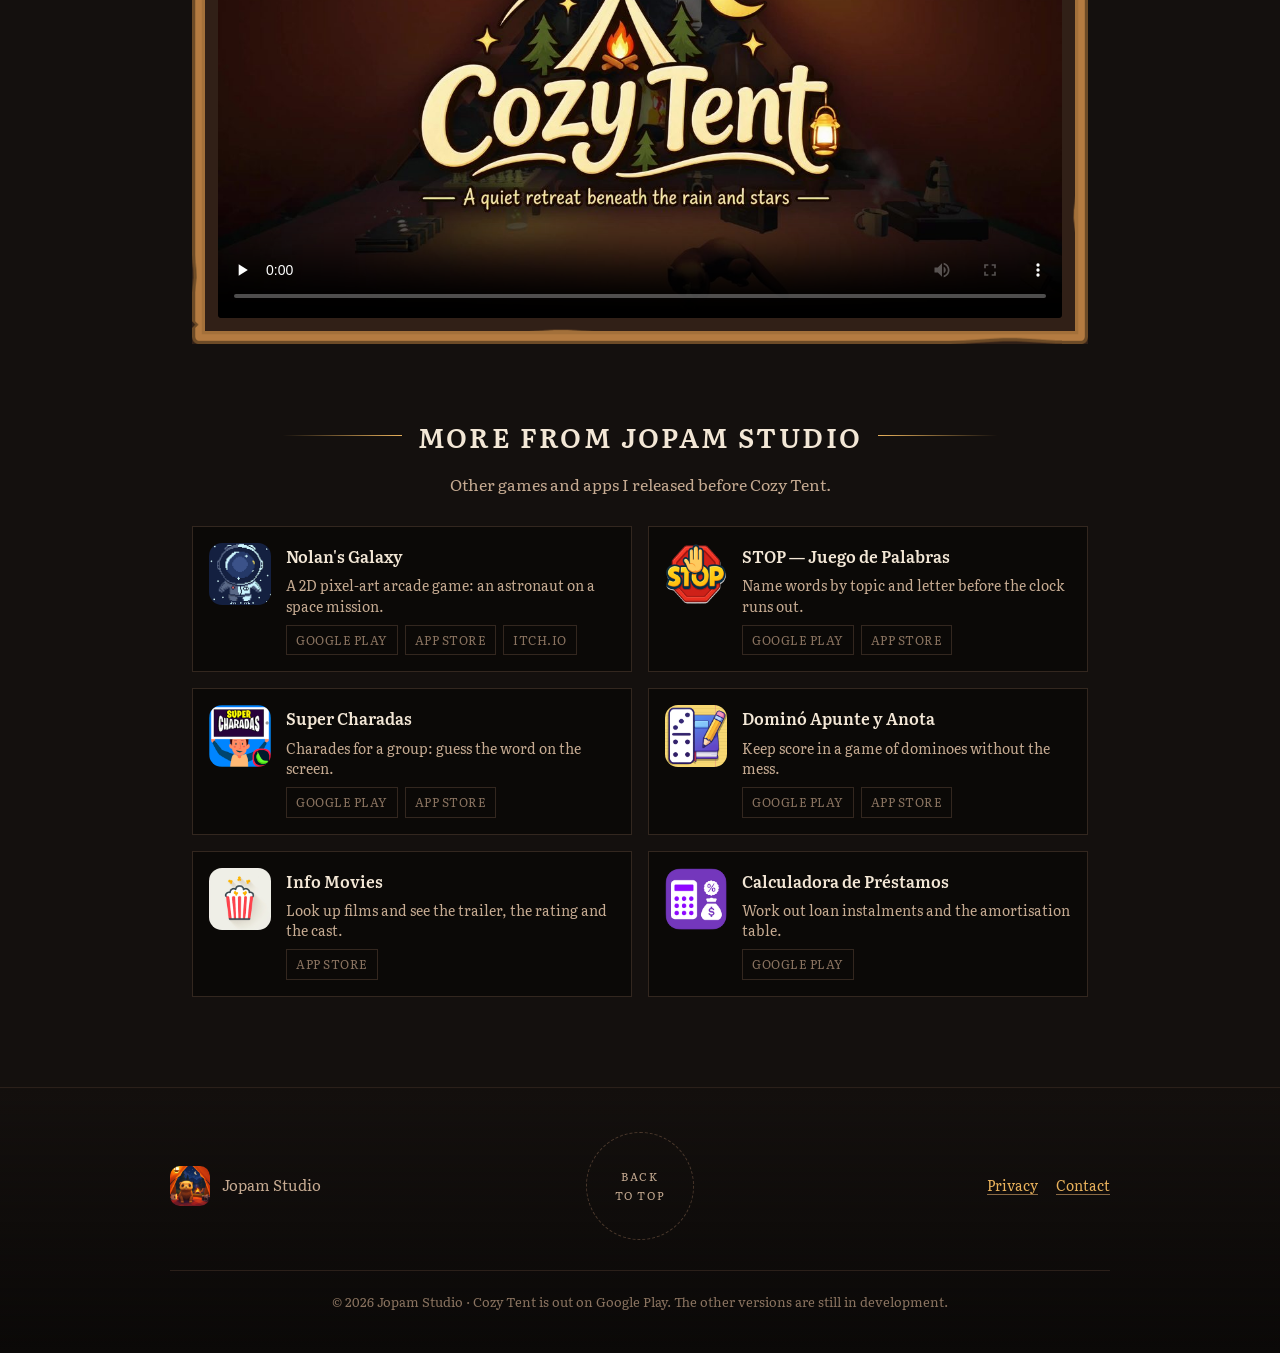
==== commit 67e32c5a: "Agregar links a Meta Quest, Steam y App Store" ====
--- a/index.html
+++ b/index.html
@@ -92,9 +92,9 @@
     </a>
     <div class="tiendas en-portada" id="tiendas" role="list">
       <a class="chapa lista" data-tienda="google" href="https://play.google.com/store/apps/details?id=com.jopam.cozytent" target="_blank" rel="noopener"><svg viewBox="0 0 24 24" aria-hidden="true"><path d="M3.6 1.8 13.9 12 3.6 22.2c-.4-.2-.6-.6-.6-1.1V2.9c0-.5.2-.9.6-1.1z"/><path d="M16.6 9.3 5.6 2.9 14.9 11z"/><path d="M16.6 14.7 14.9 13l-9.3 8.1z"/><path d="M20.2 10.6c.7.4 1 .9 1 1.4s-.3 1-1 1.4l-2.3 1.3-1.9-2.7 1.9-2.7z"/></svg><span class="texto"><small><span class="es">Disponible</span><span class="en">Available</span></small><span class="nombre">Google Play</span></span></a>
-      <span class="chapa" data-tienda="apple"><svg viewBox="0 0 24 24" aria-hidden="true"><path d="M16.4 12.7c0-2 1.6-3 1.7-3-.9-1.4-2.4-1.5-2.9-1.6-1.2-.1-2.4.7-3 .7s-1.6-.7-2.6-.7c-1.3 0-2.6.8-3.2 2-1.4 2.4-.4 6 1 8 .7 1 1.5 2.1 2.5 2 1-.1 1.4-.6 2.6-.6s1.5.6 2.6.6c1.1 0 1.8-1 2.4-2 .8-1.1 1.1-2.2 1.1-2.3 0 0-2.2-.8-2.2-3.1z"/><path d="M14.5 5.9c.5-.7.9-1.6.8-2.6-.8 0-1.8.5-2.4 1.2-.5.6-1 1.6-.8 2.5.9.1 1.8-.4 2.4-1.1z"/></svg><span class="texto"><small><span class="es">Pronto</span><span class="en">Soon</span></small><span class="nombre">App Store</span></span></span>
-      <span class="chapa" data-tienda="steam"><svg viewBox="0 0 24 24" aria-hidden="true"><path d="M12 2a10 10 0 0 0-10 9.5l5.4 2.2a2.8 2.8 0 0 1 1.6-.5h.2l2.4-3.4v-.1a3.8 3.8 0 1 1 3.8 3.8h-.1l-3.4 2.4v.2a2.8 2.8 0 0 1-5.6.2l-3.8-1.6A10 10 0 1 0 12 2z"/><path d="M15.4 7.2a2.5 2.5 0 1 0 0 5.1 2.5 2.5 0 0 0 0-5.1zm0 .9a1.6 1.6 0 1 1 0 3.2 1.6 1.6 0 0 1 0-3.2z"/><path d="M8.2 17.9a2.1 2.1 0 0 0 2.6-2.9 2.1 2.1 0 0 0-2.6-1.1l1.2.5a1.6 1.6 0 1 1-1.2 2.9l-1.2-.5c.3.5.7.9 1.2 1.1z"/></svg><span class="texto"><small><span class="es">Pronto</span><span class="en">Soon</span></small><span class="nombre">Steam</span></span></span>
-      <span class="chapa" data-tienda="meta"><svg viewBox="0 0 24 24" aria-hidden="true"><path d="M6.8 6.4c-2.4 0-4.3 2.4-4.3 5.6s1.7 5.6 4 5.6c1.6 0 2.8-1 4.4-3.5l1.1-1.8 1.1 1.8c1.6 2.5 2.8 3.5 4.4 3.5 2.3 0 4-2.4 4-5.6s-1.9-5.6-4.3-5.6c-1.7 0-3 .9-4.6 3.3l-.6 1-.6-1C9.8 7.3 8.5 6.4 6.8 6.4zm0 2c.9 0 1.8.7 3 2.6l.6.9-.7 1.1c-1.2 1.8-2 2.5-2.9 2.5-1.1 0-2-1.4-2-3.5s.9-3.6 2-3.6zm10.4 0c1.1 0 2 1.5 2 3.6s-.9 3.5-2 3.5c-.9 0-1.7-.7-2.9-2.5l-.7-1.1.6-.9c1.2-1.9 2.1-2.6 3-2.6z"/></svg><span class="texto"><small><span class="es">Pronto</span><span class="en">Soon</span></small><span class="nombre">Meta Quest</span></span></span>
+      <a class="chapa lista" data-tienda="apple" href="https://apps.apple.com/do/app/cozy-tent/id6815219759" target="_blank" rel="noopener"><svg viewBox="0 0 24 24" aria-hidden="true"><path d="M16.4 12.7c0-2 1.6-3 1.7-3-.9-1.4-2.4-1.5-2.9-1.6-1.2-.1-2.4.7-3 .7s-1.6-.7-2.6-.7c-1.3 0-2.6.8-3.2 2-1.4 2.4-.4 6 1 8 .7 1 1.5 2.1 2.5 2 1-.1 1.4-.6 2.6-.6s1.5.6 2.6.6c1.1 0 1.8-1 2.4-2 .8-1.1 1.1-2.2 1.1-2.3 0 0-2.2-.8-2.2-3.1z"/><path d="M14.5 5.9c.5-.7.9-1.6.8-2.6-.8 0-1.8.5-2.4 1.2-.5.6-1 1.6-.8 2.5.9.1 1.8-.4 2.4-1.1z"/></svg><span class="texto"><small><span class="es">Disponible</span><span class="en">Available</span></small><span class="nombre">App Store</span></span></a>
+      <a class="chapa lista" data-tienda="steam" href="https://store.steampowered.com/app/5371810/cozy_tent/" target="_blank" rel="noopener"><svg viewBox="0 0 24 24" aria-hidden="true"><path d="M12 2a10 10 0 0 0-10 9.5l5.4 2.2a2.8 2.8 0 0 1 1.6-.5h.2l2.4-3.4v-.1a3.8 3.8 0 1 1 3.8 3.8h-.1l-3.4 2.4v.2a2.8 2.8 0 0 1-5.6.2l-3.8-1.6A10 10 0 1 0 12 2z"/><path d="M15.4 7.2a2.5 2.5 0 1 0 0 5.1 2.5 2.5 0 0 0 0-5.1zm0 .9a1.6 1.6 0 1 1 0 3.2 1.6 1.6 0 0 1 0-3.2z"/><path d="M8.2 17.9a2.1 2.1 0 0 0 2.6-2.9 2.1 2.1 0 0 0-2.6-1.1l1.2.5a1.6 1.6 0 1 1-1.2 2.9l-1.2-.5c.3.5.7.9 1.2 1.1z"/></svg><span class="texto"><small><span class="es">Disponible</span><span class="en">Available</span></small><span class="nombre">Steam</span></span></a>
+      <a class="chapa lista" data-tienda="meta" href="https://www.meta.com/experiences/cozy-tent/1246203311919256/" target="_blank" rel="noopener"><svg viewBox="0 0 24 24" aria-hidden="true"><path d="M6.8 6.4c-2.4 0-4.3 2.4-4.3 5.6s1.7 5.6 4 5.6c1.6 0 2.8-1 4.4-3.5l1.1-1.8 1.1 1.8c1.6 2.5 2.8 3.5 4.4 3.5 2.3 0 4-2.4 4-5.6s-1.9-5.6-4.3-5.6c-1.7 0-3 .9-4.6 3.3l-.6 1-.6-1C9.8 7.3 8.5 6.4 6.8 6.4zm0 2c.9 0 1.8.7 3 2.6l.6.9-.7 1.1c-1.2 1.8-2 2.5-2.9 2.5-1.1 0-2-1.4-2-3.5s.9-3.6 2-3.6zm10.4 0c1.1 0 2 1.5 2 3.6s-.9 3.5-2 3.5c-.9 0-1.7-.7-2.9-2.5l-.7-1.1.6-.9c1.2-1.9 2.1-2.6 3-2.6z"/></svg><span class="texto"><small><span class="es">Disponible</span><span class="en">Available</span></small><span class="nombre">Meta Quest</span></span></a>
     </div>
   </div>
   <a class="bajar" href="#juego"><span class="es">Seguir</span><span class="en">Scroll</span> ↓</a>
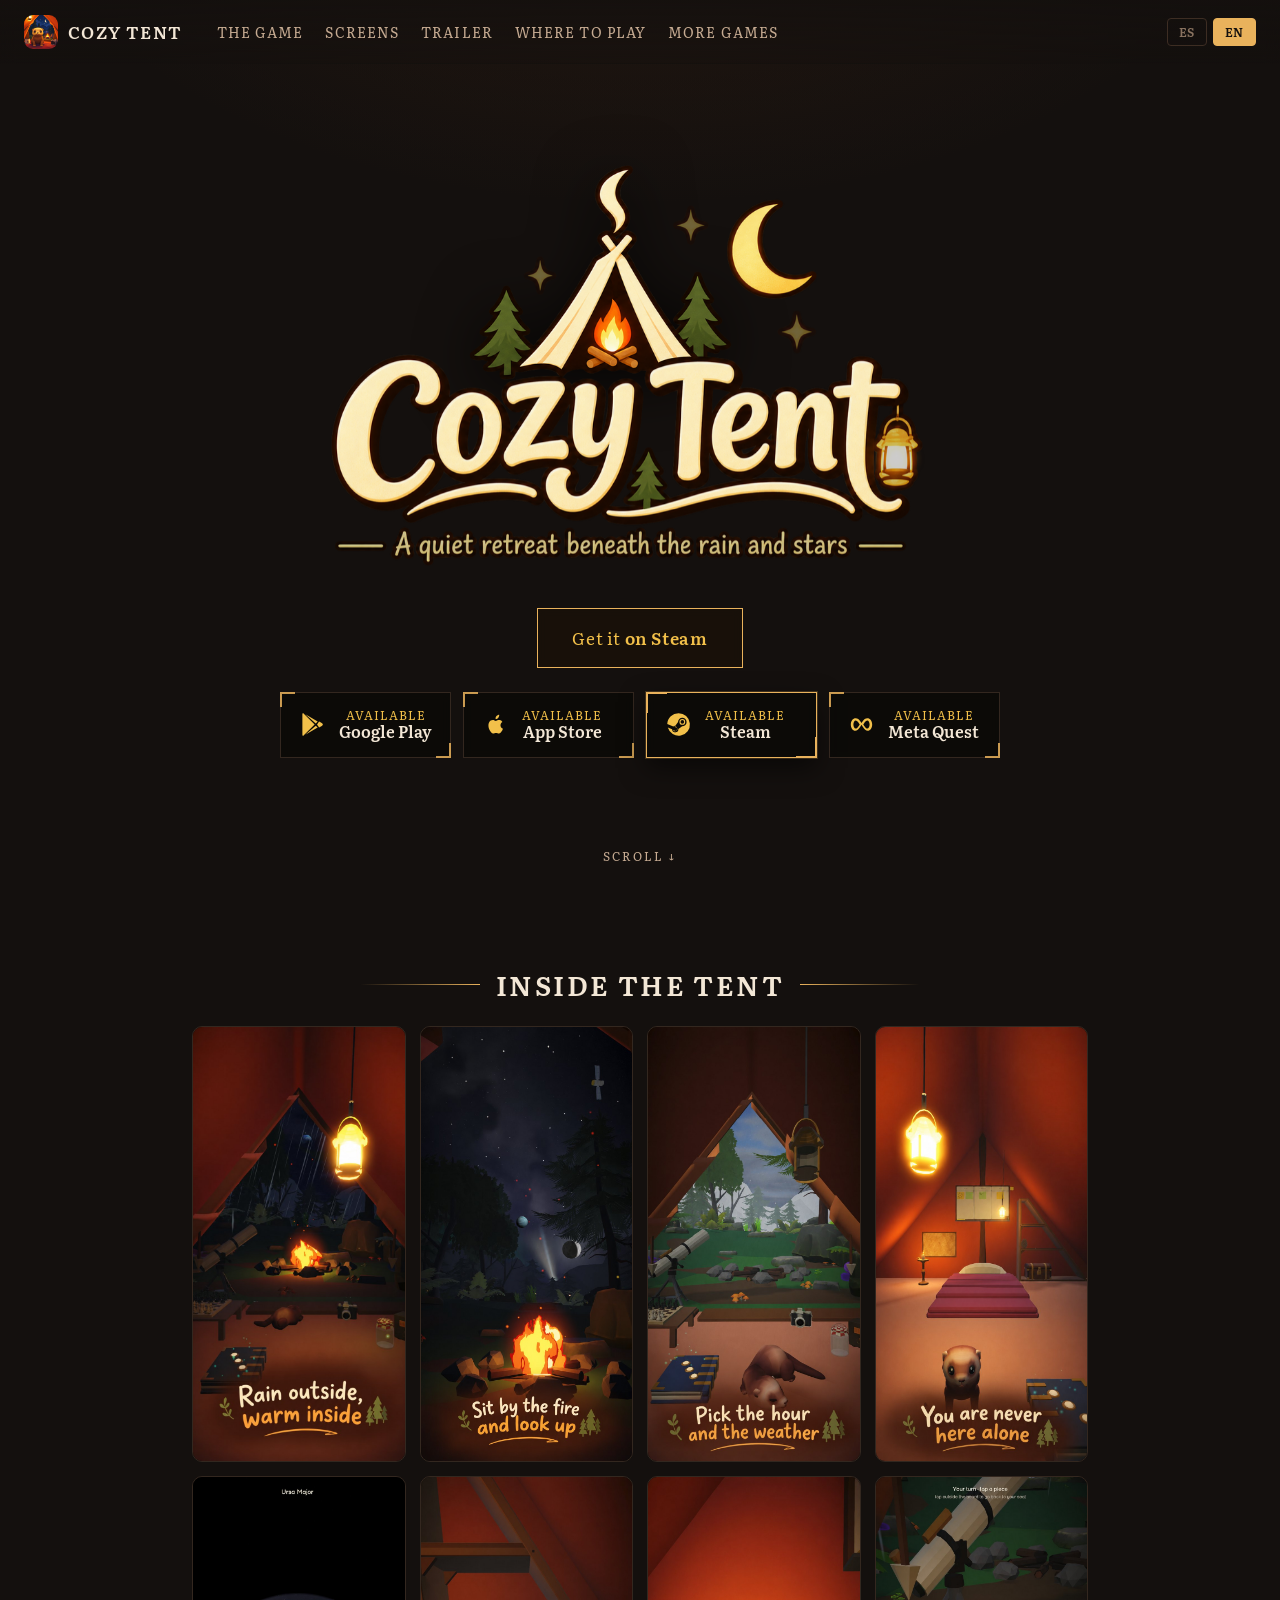
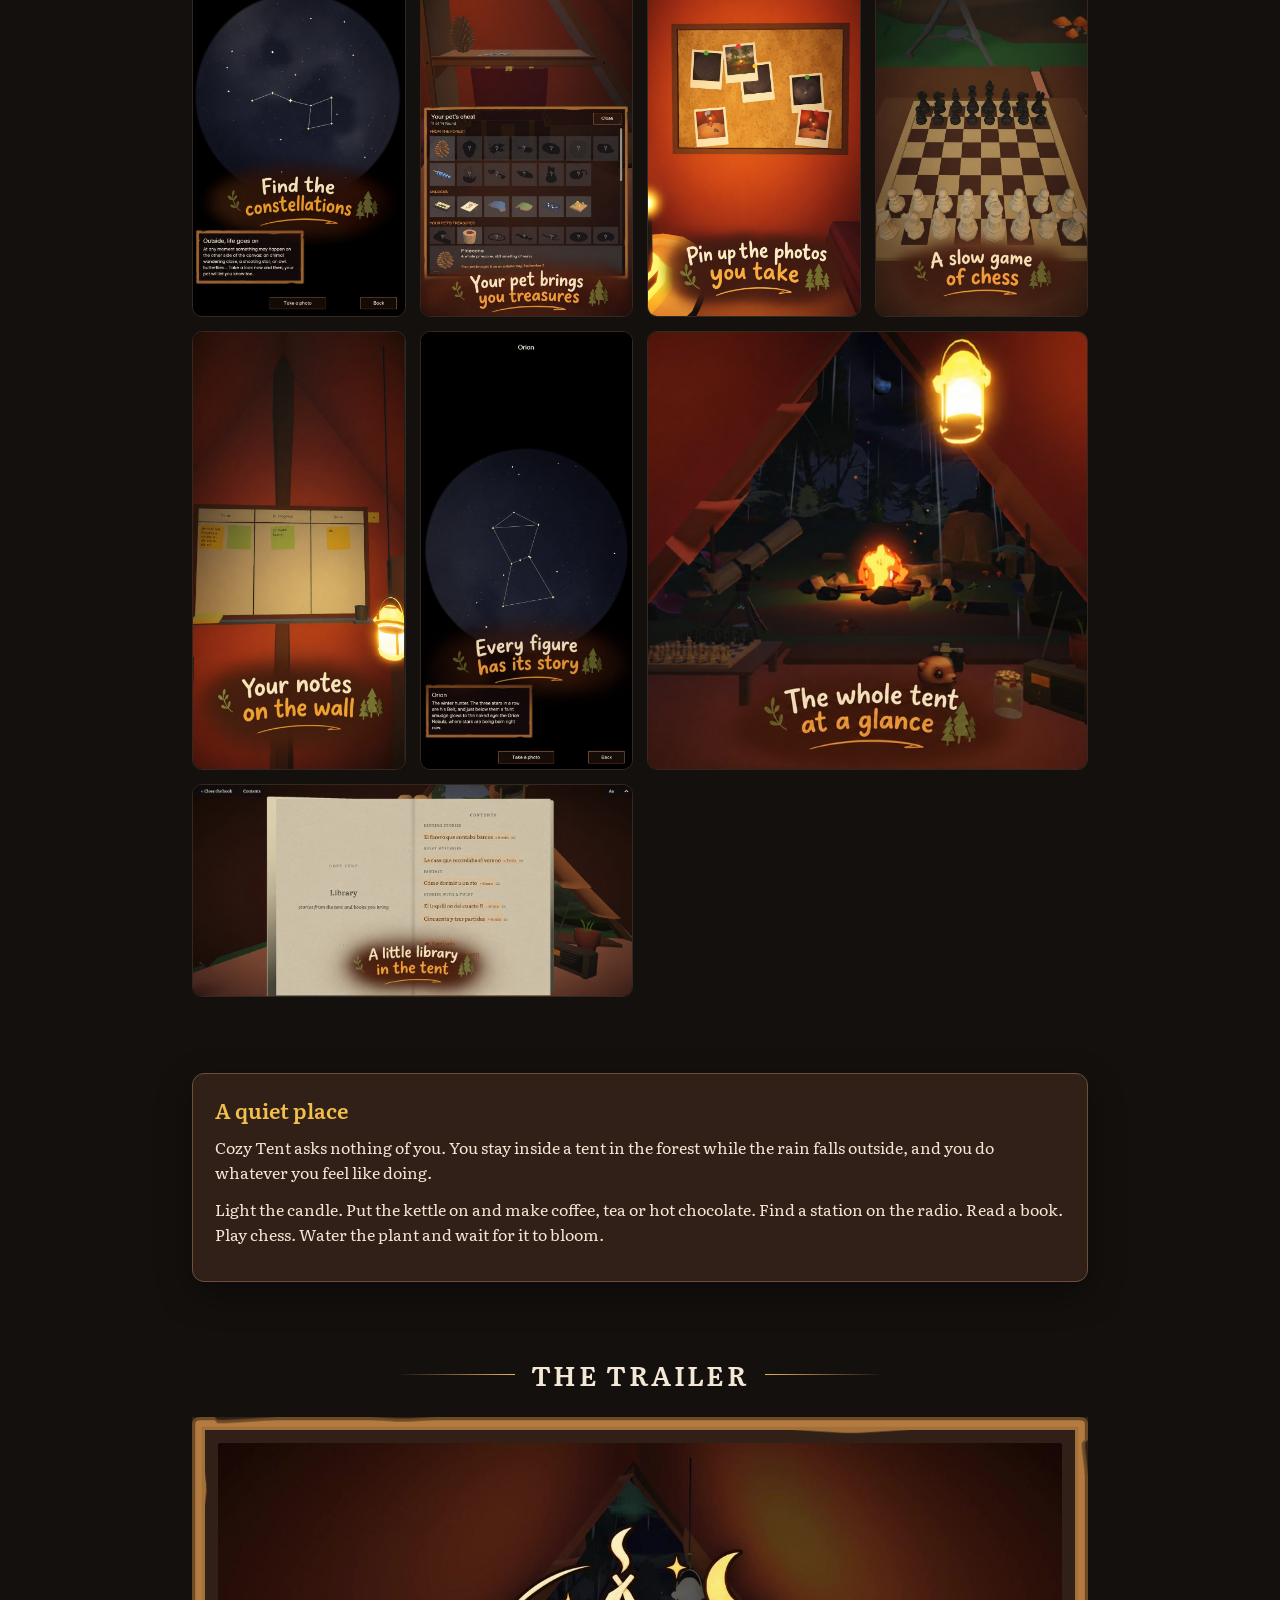
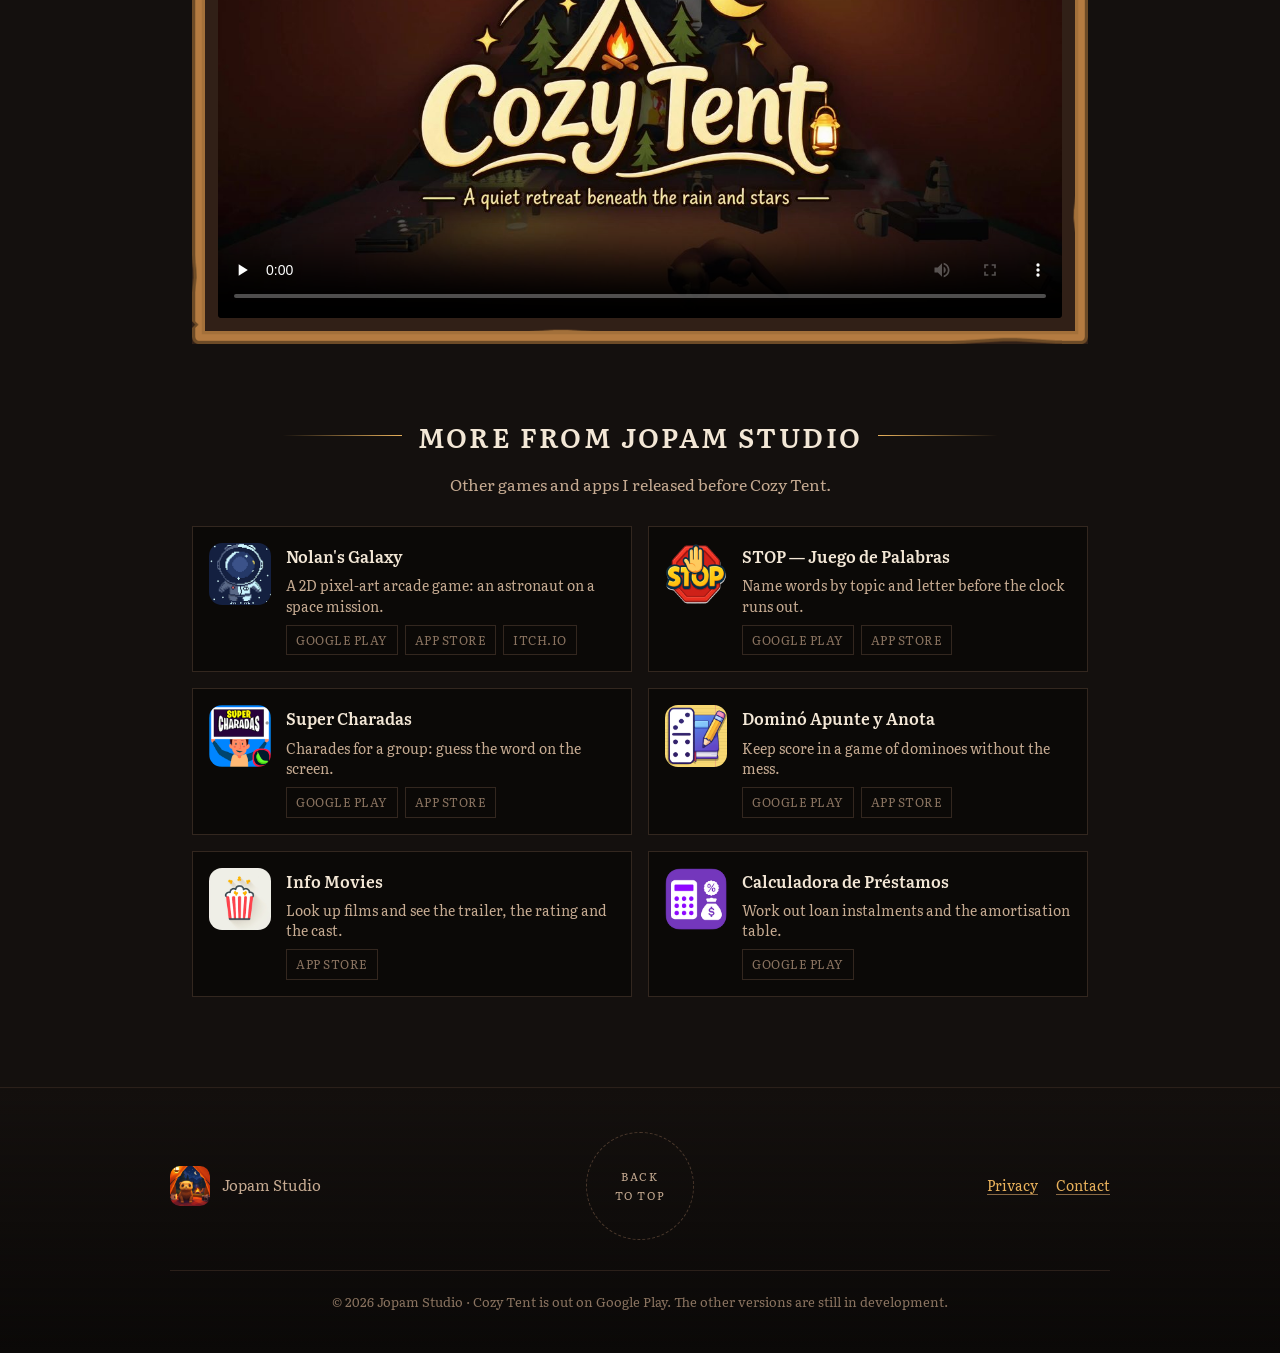
==== commit 104d0a76: "Cambiar portada a video en lugar de imagen estática" ====
--- a/index.html
+++ b/index.html
@@ -71,7 +71,7 @@
 </header>
 
 <div class="portada">
-  <div class="fondo" role="img" aria-label="El interior de la tienda de noche con la hoguera encendida"></div>
+  <video class="fondo" autoplay muted loop playsinline aria-hidden="true" src="video/hero.mp4"></video>
   <div class="dentro">
     <h1 class="logo">
       <span class="solo-lectores">Cozy Tent</span>
--- a/style.css
+++ b/style.css
@@ -59,8 +59,7 @@
 /* ---------------------------------------------------------------- portada */
 .portada{position:relative;min-height:92vh;display:grid;place-items:center;text-align:center;
   overflow:hidden;margin-top:var(--alto-barra)}
-.portada .fondo{position:absolute;inset:-6% -2%;background:url(img/hero.jpg) center/cover no-repeat;
-  animation:acercar 26s ease-in-out infinite alternate;z-index:0}
+.portada .fondo{position:absolute;inset:-6% -2%;object-fit:cover;z-index:0}
 @keyframes acercar{from{transform:scale(1.02)}to{transform:scale(1.11)}}
 .portada::after{content:"";position:absolute;inset:0;z-index:1;
   background:linear-gradient(#14100e66 0%,#14100e14 30%,#14100ed9 78%,var(--noche) 100%)}
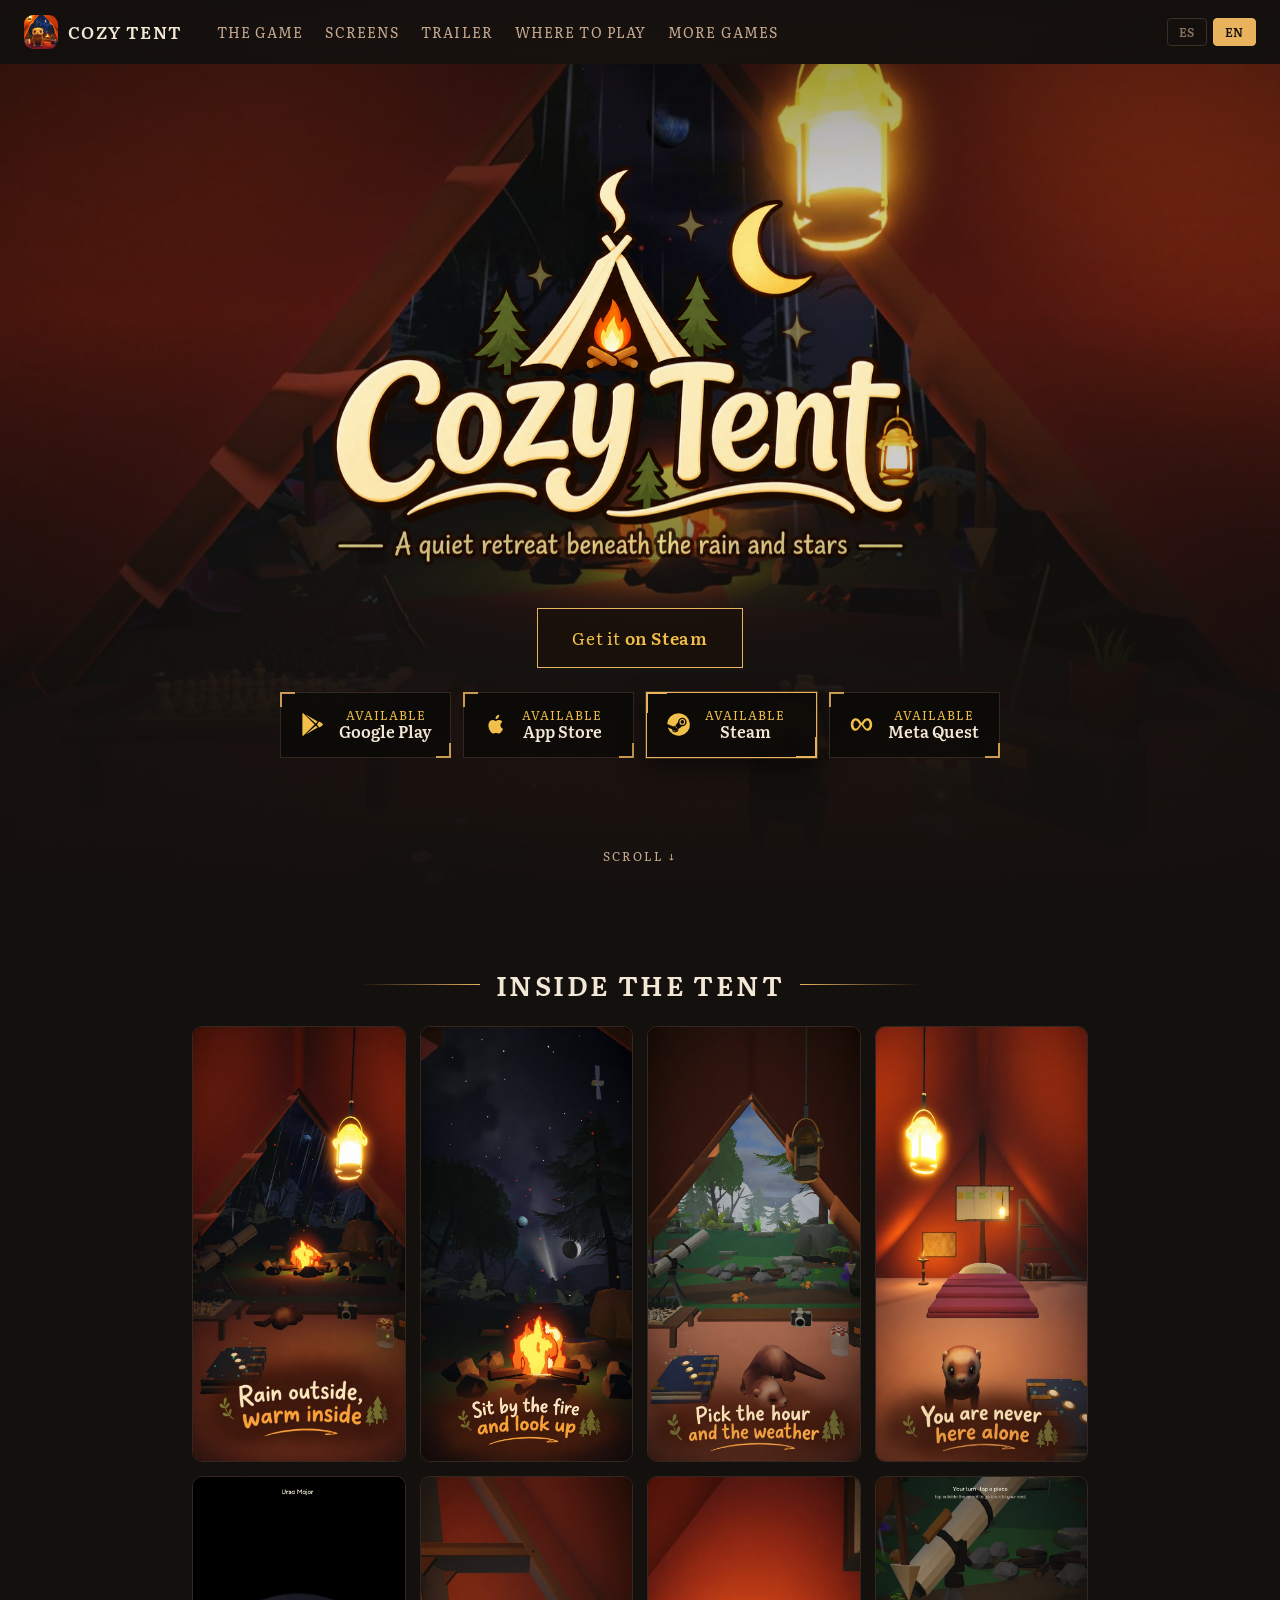
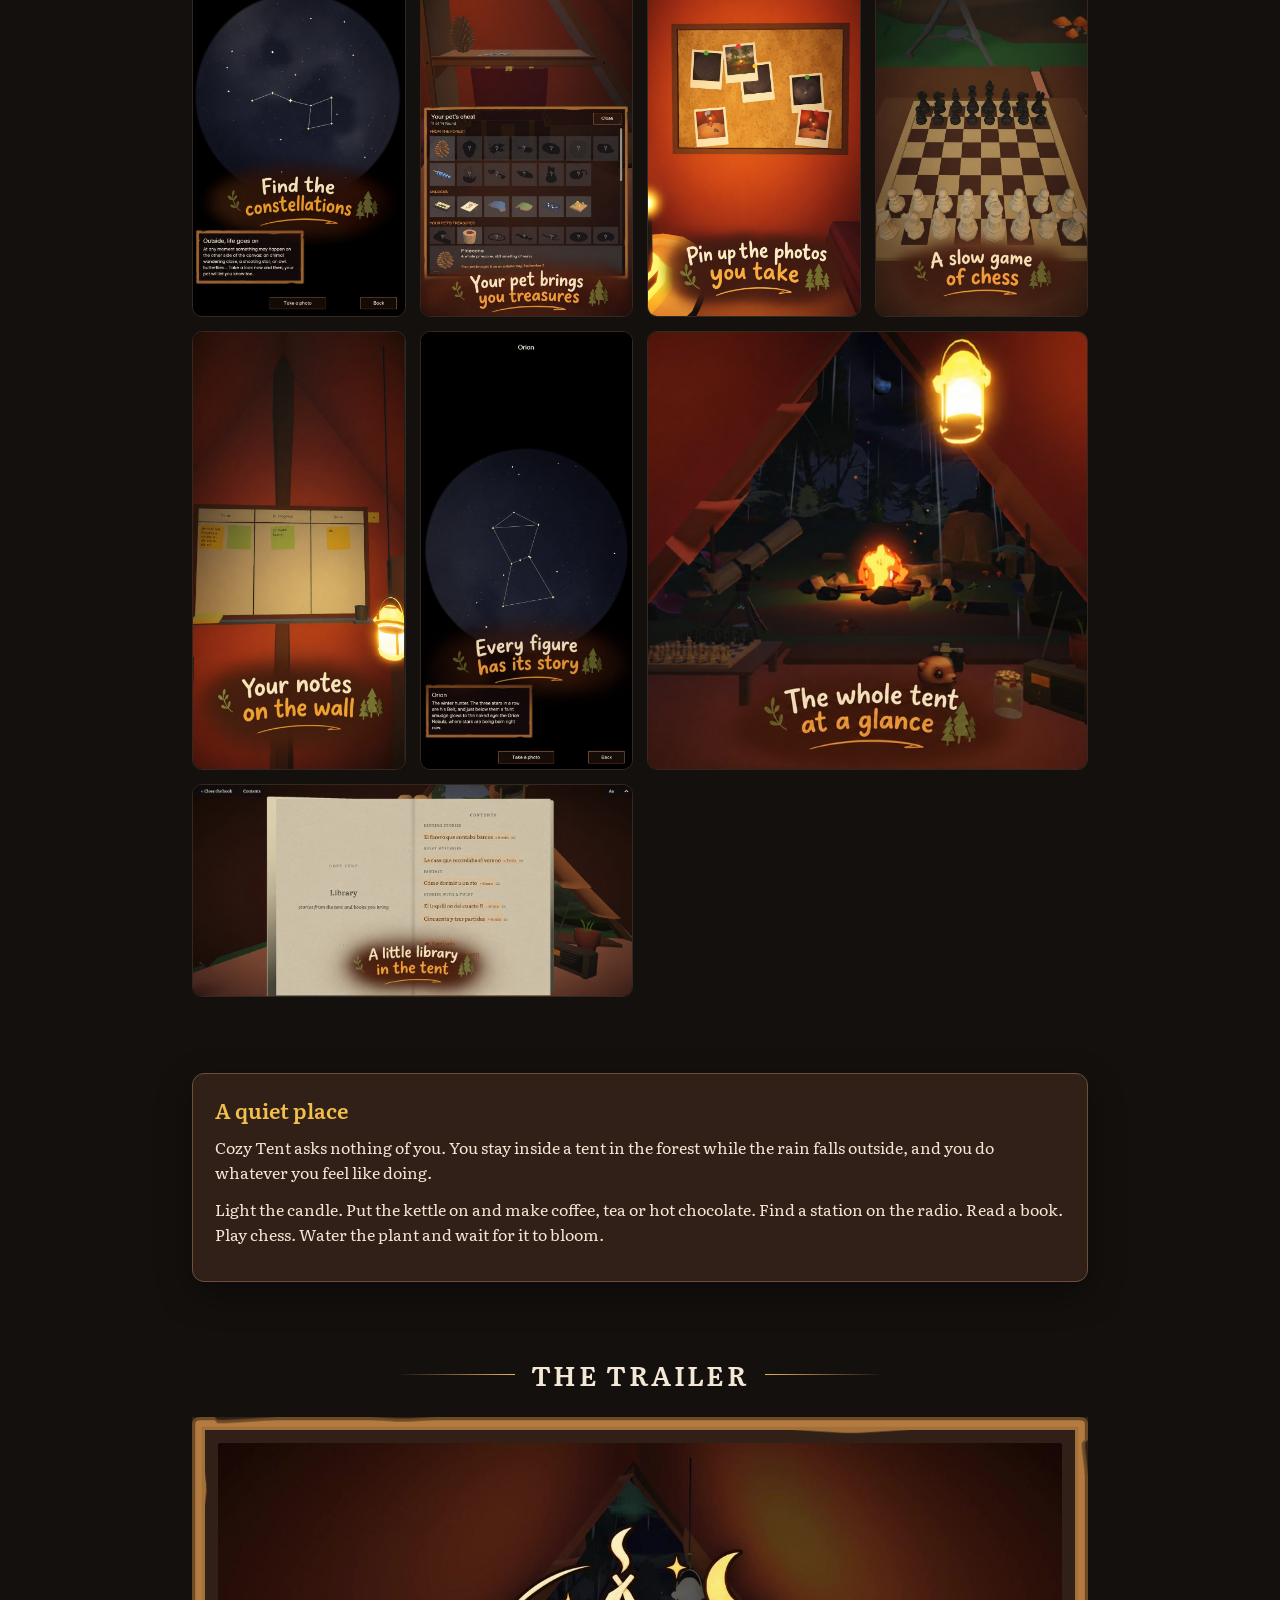
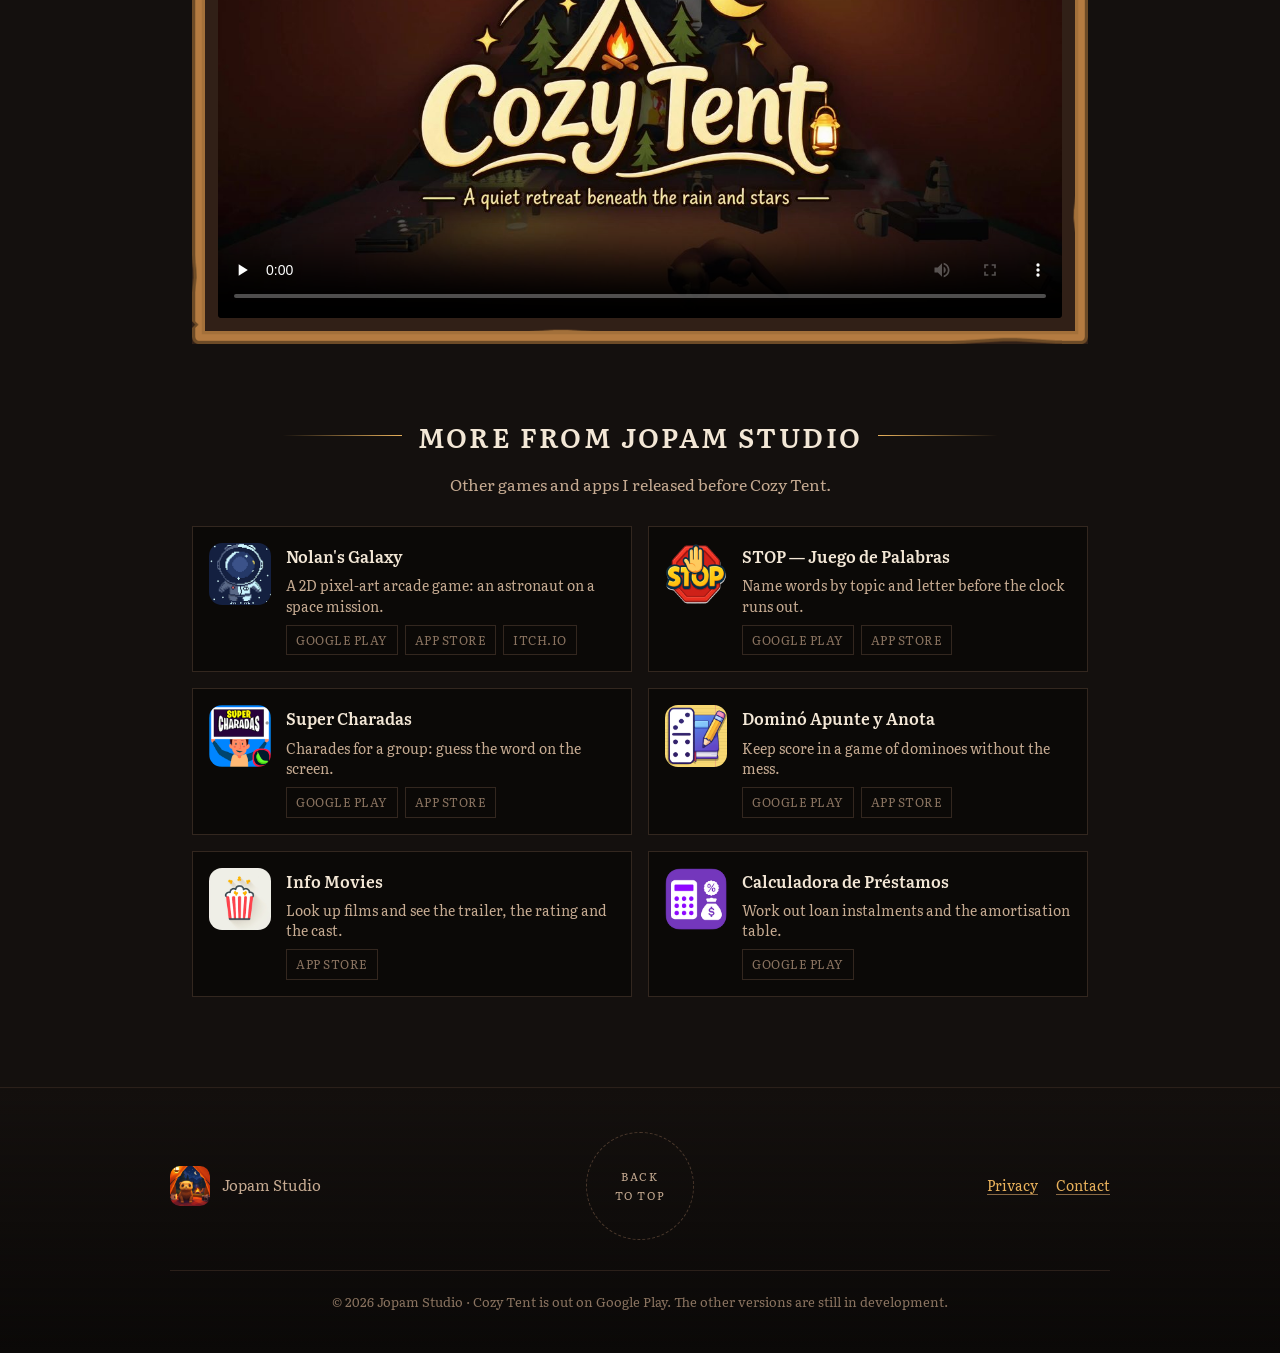
==== commit ec7c7d92: "Revert "Cambiar portada a video en lugar de imagen estática" This reverts commit 104d0a7684c755a9659" ====
--- a/index.html
+++ b/index.html
@@ -71,7 +71,7 @@
 </header>
 
 <div class="portada">
-  <video class="fondo" autoplay muted loop playsinline aria-hidden="true" src="video/hero.mp4"></video>
+  <div class="fondo" role="img" aria-label="El interior de la tienda de noche con la hoguera encendida"></div>
   <div class="dentro">
     <h1 class="logo">
       <span class="solo-lectores">Cozy Tent</span>
--- a/style.css
+++ b/style.css
@@ -59,7 +59,8 @@
 /* ---------------------------------------------------------------- portada */
 .portada{position:relative;min-height:92vh;display:grid;place-items:center;text-align:center;
   overflow:hidden;margin-top:var(--alto-barra)}
-.portada .fondo{position:absolute;inset:-6% -2%;object-fit:cover;z-index:0}
+.portada .fondo{position:absolute;inset:-6% -2%;background:url(img/hero.jpg) center/cover no-repeat;
+  animation:acercar 26s ease-in-out infinite alternate;z-index:0}
 @keyframes acercar{from{transform:scale(1.02)}to{transform:scale(1.11)}}
 .portada::after{content:"";position:absolute;inset:0;z-index:1;
   background:linear-gradient(#14100e66 0%,#14100e14 30%,#14100ed9 78%,var(--noche) 100%)}
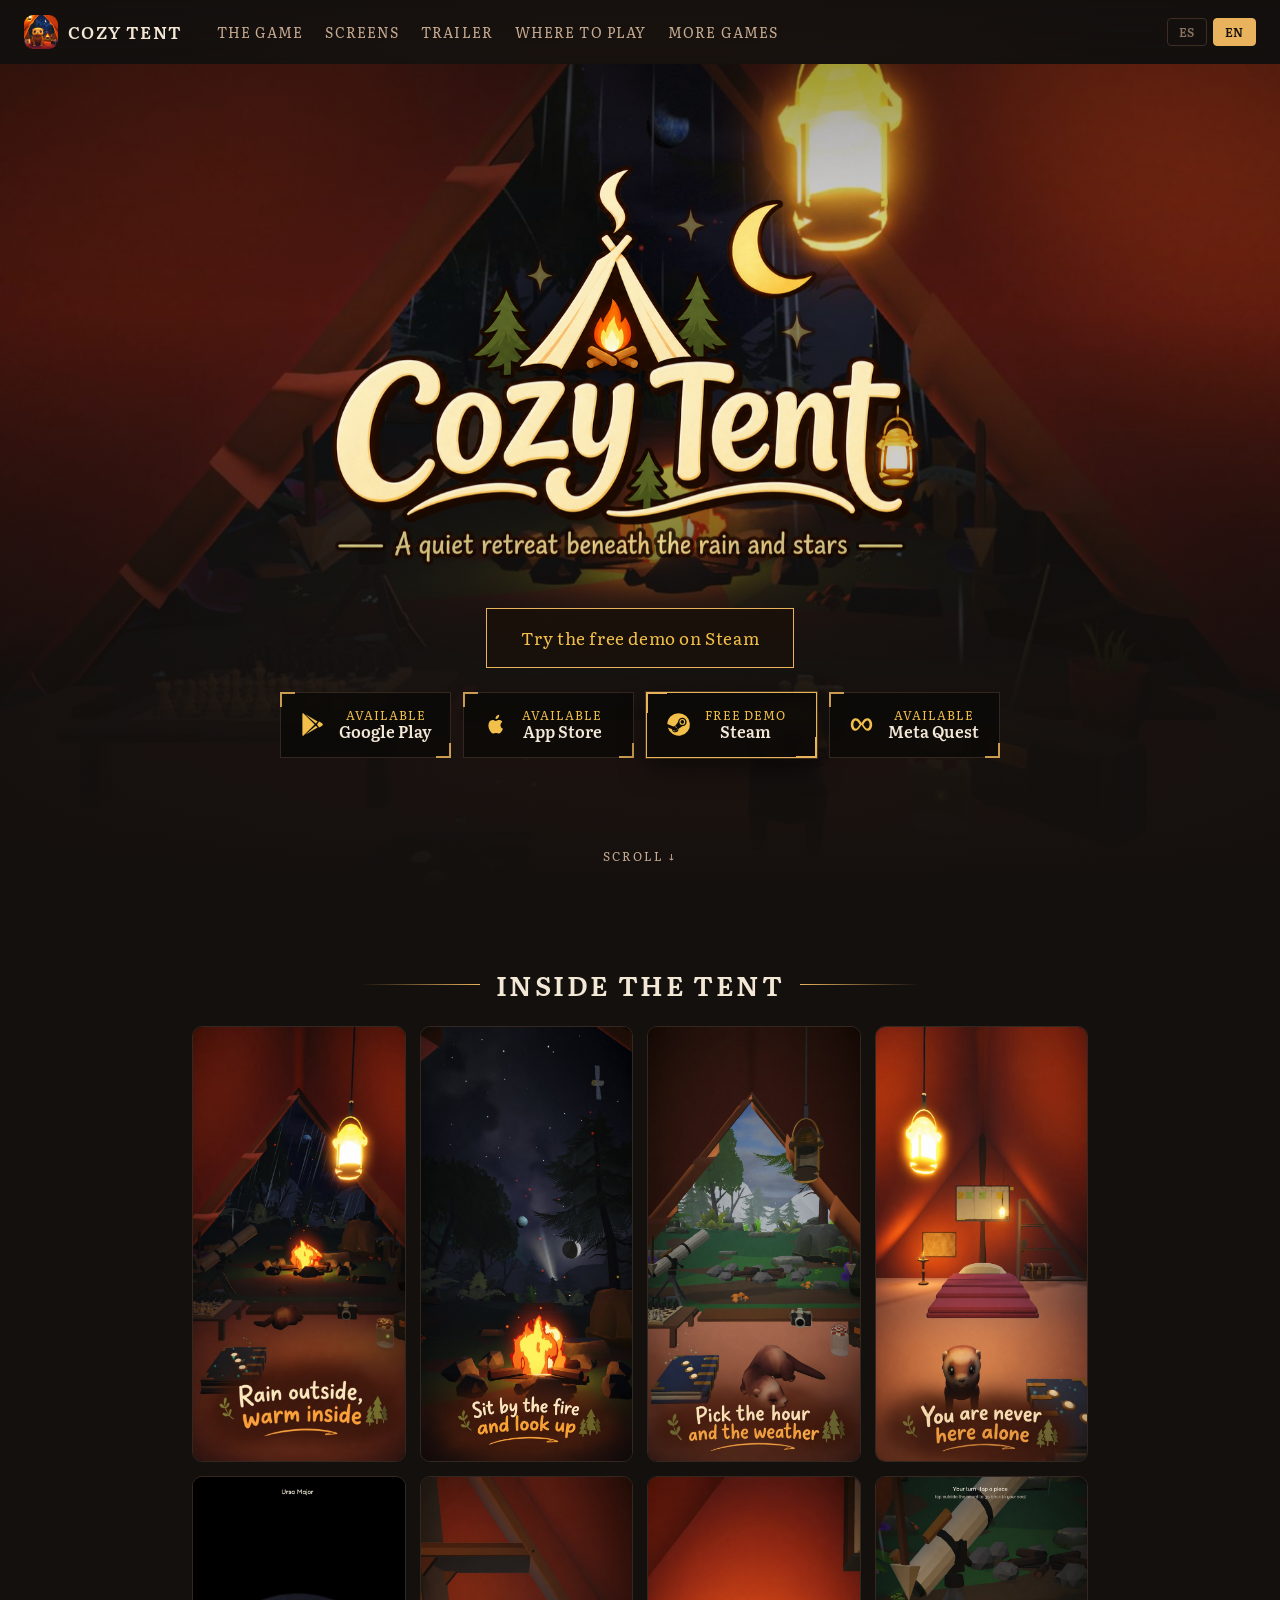
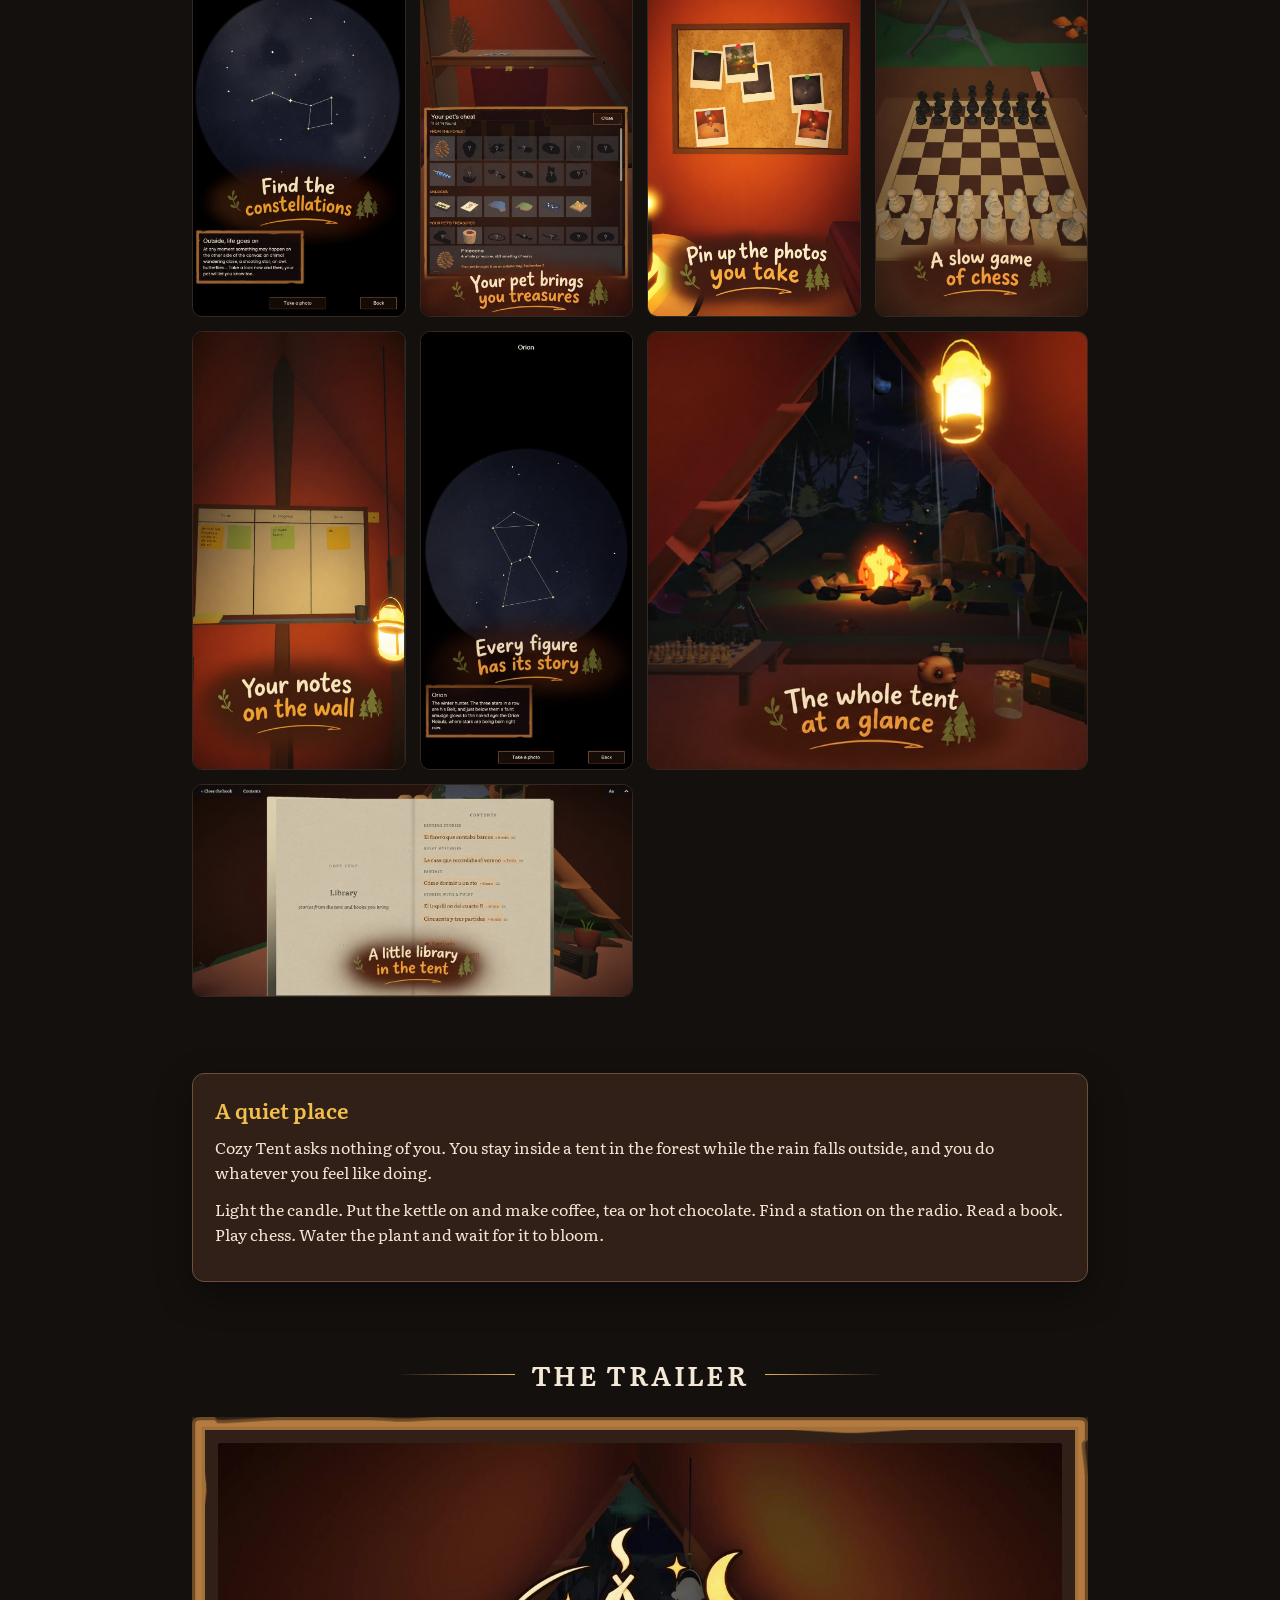
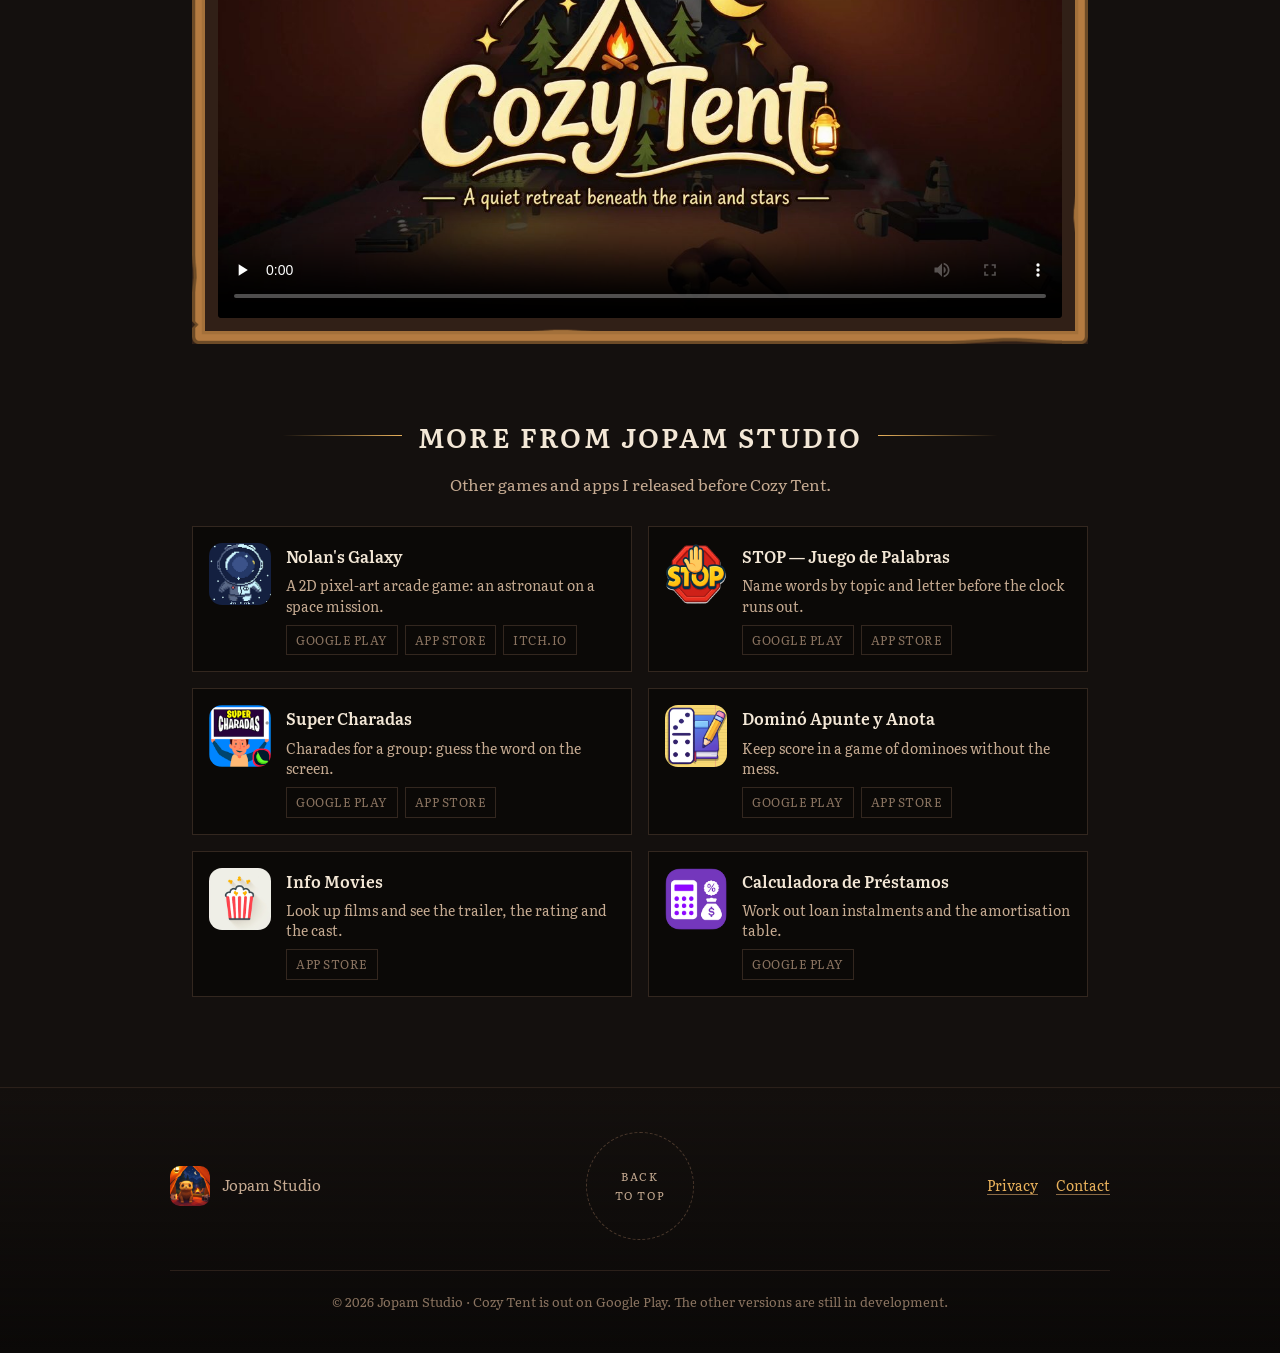
==== commit d3ed3154: "Steam: la chapa y el boton de escritorio anuncian la demo gratis" ====
--- a/index.html
+++ b/index.html
@@ -93,7 +93,7 @@
     <div class="tiendas en-portada" id="tiendas" role="list">
       <a class="chapa lista" data-tienda="google" href="https://play.google.com/store/apps/details?id=com.jopam.cozytent" target="_blank" rel="noopener"><svg viewBox="0 0 24 24" aria-hidden="true"><path d="M3.6 1.8 13.9 12 3.6 22.2c-.4-.2-.6-.6-.6-1.1V2.9c0-.5.2-.9.6-1.1z"/><path d="M16.6 9.3 5.6 2.9 14.9 11z"/><path d="M16.6 14.7 14.9 13l-9.3 8.1z"/><path d="M20.2 10.6c.7.4 1 .9 1 1.4s-.3 1-1 1.4l-2.3 1.3-1.9-2.7 1.9-2.7z"/></svg><span class="texto"><small><span class="es">Disponible</span><span class="en">Available</span></small><span class="nombre">Google Play</span></span></a>
       <a class="chapa lista" data-tienda="apple" href="https://apps.apple.com/do/app/cozy-tent/id6815219759" target="_blank" rel="noopener"><svg viewBox="0 0 24 24" aria-hidden="true"><path d="M16.4 12.7c0-2 1.6-3 1.7-3-.9-1.4-2.4-1.5-2.9-1.6-1.2-.1-2.4.7-3 .7s-1.6-.7-2.6-.7c-1.3 0-2.6.8-3.2 2-1.4 2.4-.4 6 1 8 .7 1 1.5 2.1 2.5 2 1-.1 1.4-.6 2.6-.6s1.5.6 2.6.6c1.1 0 1.8-1 2.4-2 .8-1.1 1.1-2.2 1.1-2.3 0 0-2.2-.8-2.2-3.1z"/><path d="M14.5 5.9c.5-.7.9-1.6.8-2.6-.8 0-1.8.5-2.4 1.2-.5.6-1 1.6-.8 2.5.9.1 1.8-.4 2.4-1.1z"/></svg><span class="texto"><small><span class="es">Disponible</span><span class="en">Available</span></small><span class="nombre">App Store</span></span></a>
-      <a class="chapa lista" data-tienda="steam" href="https://store.steampowered.com/app/5371810/cozy_tent/" target="_blank" rel="noopener"><svg viewBox="0 0 24 24" aria-hidden="true"><path d="M12 2a10 10 0 0 0-10 9.5l5.4 2.2a2.8 2.8 0 0 1 1.6-.5h.2l2.4-3.4v-.1a3.8 3.8 0 1 1 3.8 3.8h-.1l-3.4 2.4v.2a2.8 2.8 0 0 1-5.6.2l-3.8-1.6A10 10 0 1 0 12 2z"/><path d="M15.4 7.2a2.5 2.5 0 1 0 0 5.1 2.5 2.5 0 0 0 0-5.1zm0 .9a1.6 1.6 0 1 1 0 3.2 1.6 1.6 0 0 1 0-3.2z"/><path d="M8.2 17.9a2.1 2.1 0 0 0 2.6-2.9 2.1 2.1 0 0 0-2.6-1.1l1.2.5a1.6 1.6 0 1 1-1.2 2.9l-1.2-.5c.3.5.7.9 1.2 1.1z"/></svg><span class="texto"><small><span class="es">Disponible</span><span class="en">Available</span></small><span class="nombre">Steam</span></span></a>
+      <a class="chapa lista" data-tienda="steam" href="https://store.steampowered.com/app/5371810/cozy_tent/" target="_blank" rel="noopener"><svg viewBox="0 0 24 24" aria-hidden="true"><path d="M12 2a10 10 0 0 0-10 9.5l5.4 2.2a2.8 2.8 0 0 1 1.6-.5h.2l2.4-3.4v-.1a3.8 3.8 0 1 1 3.8 3.8h-.1l-3.4 2.4v.2a2.8 2.8 0 0 1-5.6.2l-3.8-1.6A10 10 0 1 0 12 2z"/><path d="M15.4 7.2a2.5 2.5 0 1 0 0 5.1 2.5 2.5 0 0 0 0-5.1zm0 .9a1.6 1.6 0 1 1 0 3.2 1.6 1.6 0 0 1 0-3.2z"/><path d="M8.2 17.9a2.1 2.1 0 0 0 2.6-2.9 2.1 2.1 0 0 0-2.6-1.1l1.2.5a1.6 1.6 0 1 1-1.2 2.9l-1.2-.5c.3.5.7.9 1.2 1.1z"/></svg><span class="texto"><small><span class="es">Demo gratis</span><span class="en">Free demo</span></small><span class="nombre">Steam</span></span></a>
       <a class="chapa lista" data-tienda="meta" href="https://www.meta.com/experiences/cozy-tent/1246203311919256/" target="_blank" rel="noopener"><svg viewBox="0 0 24 24" aria-hidden="true"><path d="M6.8 6.4c-2.4 0-4.3 2.4-4.3 5.6s1.7 5.6 4 5.6c1.6 0 2.8-1 4.4-3.5l1.1-1.8 1.1 1.8c1.6 2.5 2.8 3.5 4.4 3.5 2.3 0 4-2.4 4-5.6s-1.9-5.6-4.3-5.6c-1.7 0-3 .9-4.6 3.3l-.6 1-.6-1C9.8 7.3 8.5 6.4 6.8 6.4zm0 2c.9 0 1.8.7 3 2.6l.6.9-.7 1.1c-1.2 1.8-2 2.5-2.9 2.5-1.1 0-2-1.4-2-3.5s.9-3.6 2-3.6zm10.4 0c1.1 0 2 1.5 2 3.6s-.9 3.5-2 3.5c-.9 0-1.7-.7-2.9-2.5l-.7-1.1.6-.9c1.2-1.9 2.1-2.6 3-2.6z"/></svg><span class="texto"><small><span class="es">Disponible</span><span class="en">Available</span></small><span class="nombre">Meta Quest</span></span></a>
     </div>
   </div>
@@ -260,7 +260,7 @@
     <div class="estudio"><img src="img/icon.png" alt="">Jopam Studio</div>
     <a class="arriba" href="#"><span class="es">Volver<br>arriba</span><span class="en">Back<br>to top</span></a>
     <div class="enlaces">
-      <a href="privacidad.html"><span class="es">Privacidad</span><span class="en">Privacy</span></a>
+      <a href="privacidad-es.html"><span class="es">Privacidad</span><span class="en">Privacy</span></a>
       <a class="correo" data-u="johan.jimenez.23" data-d="gmail.com" href="#"><span class="es">Contacto</span><span class="en">Contact</span></a>
     </div>
   </div>
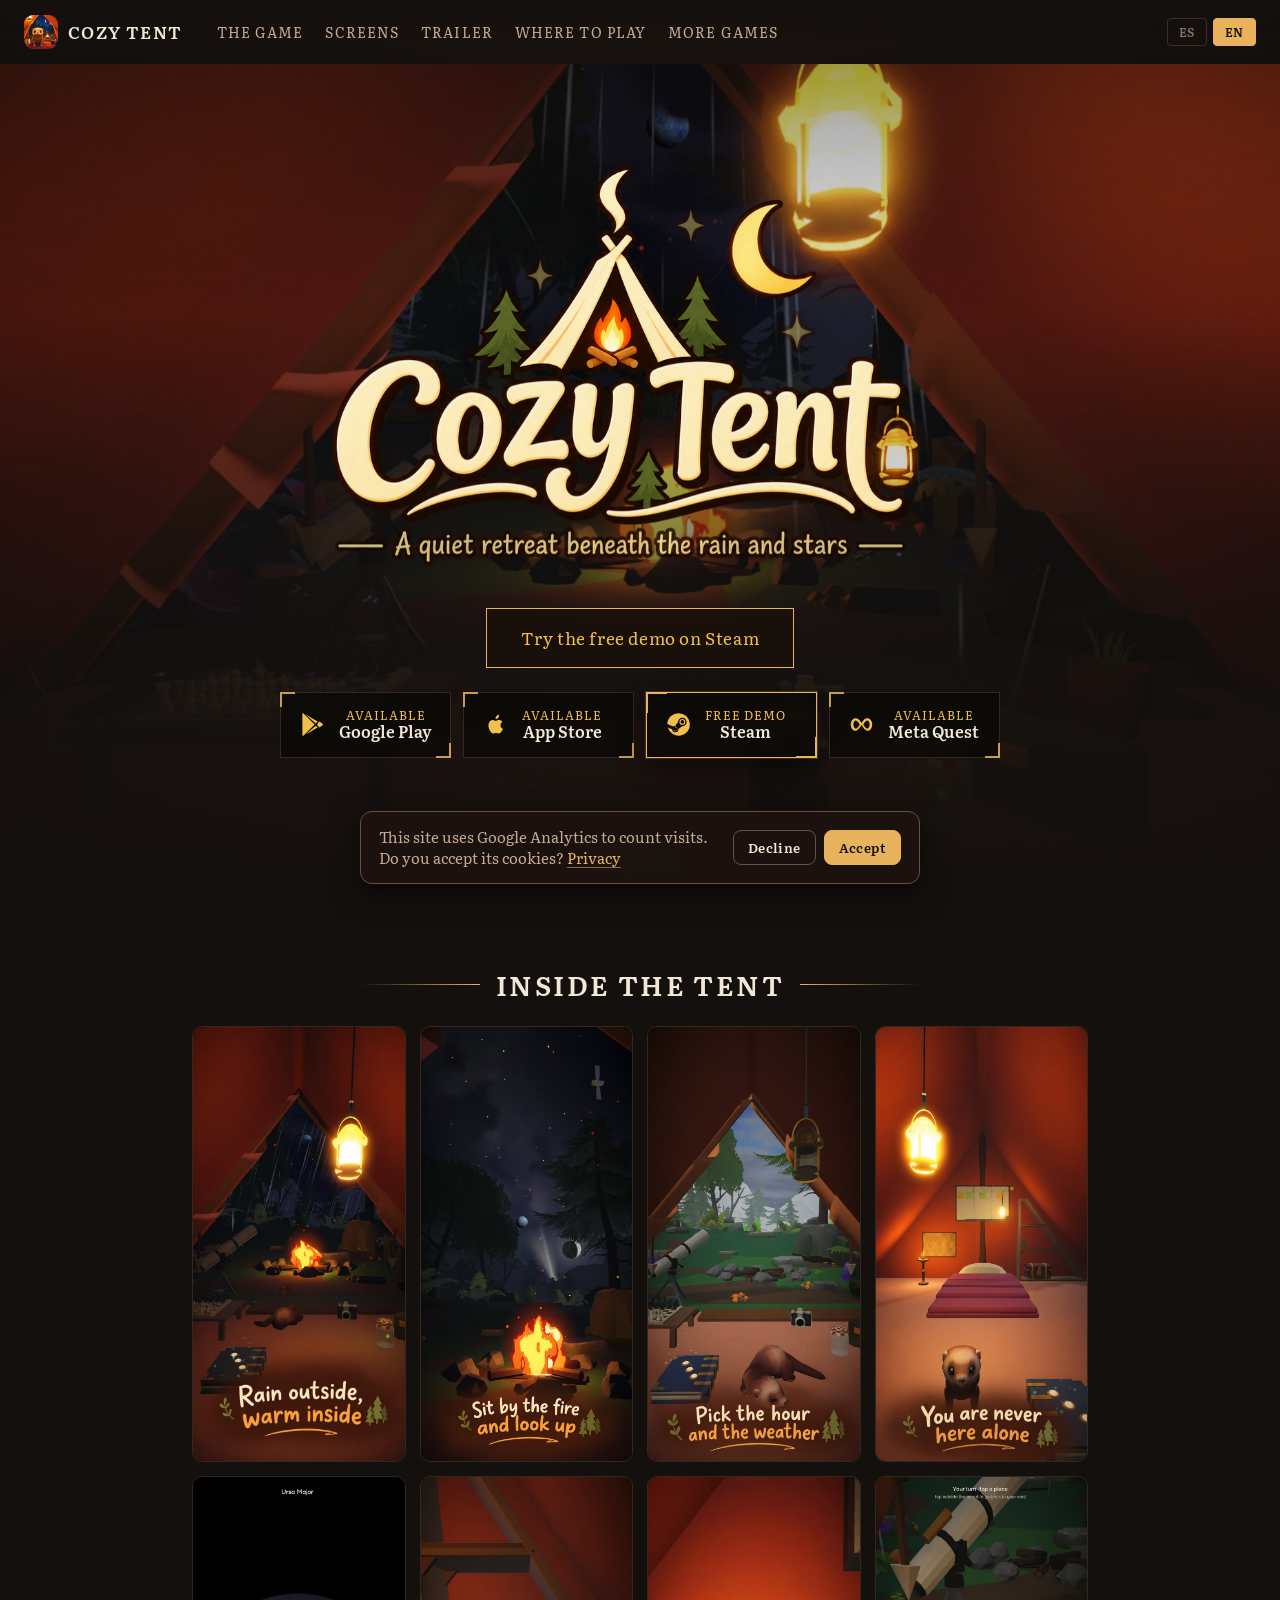
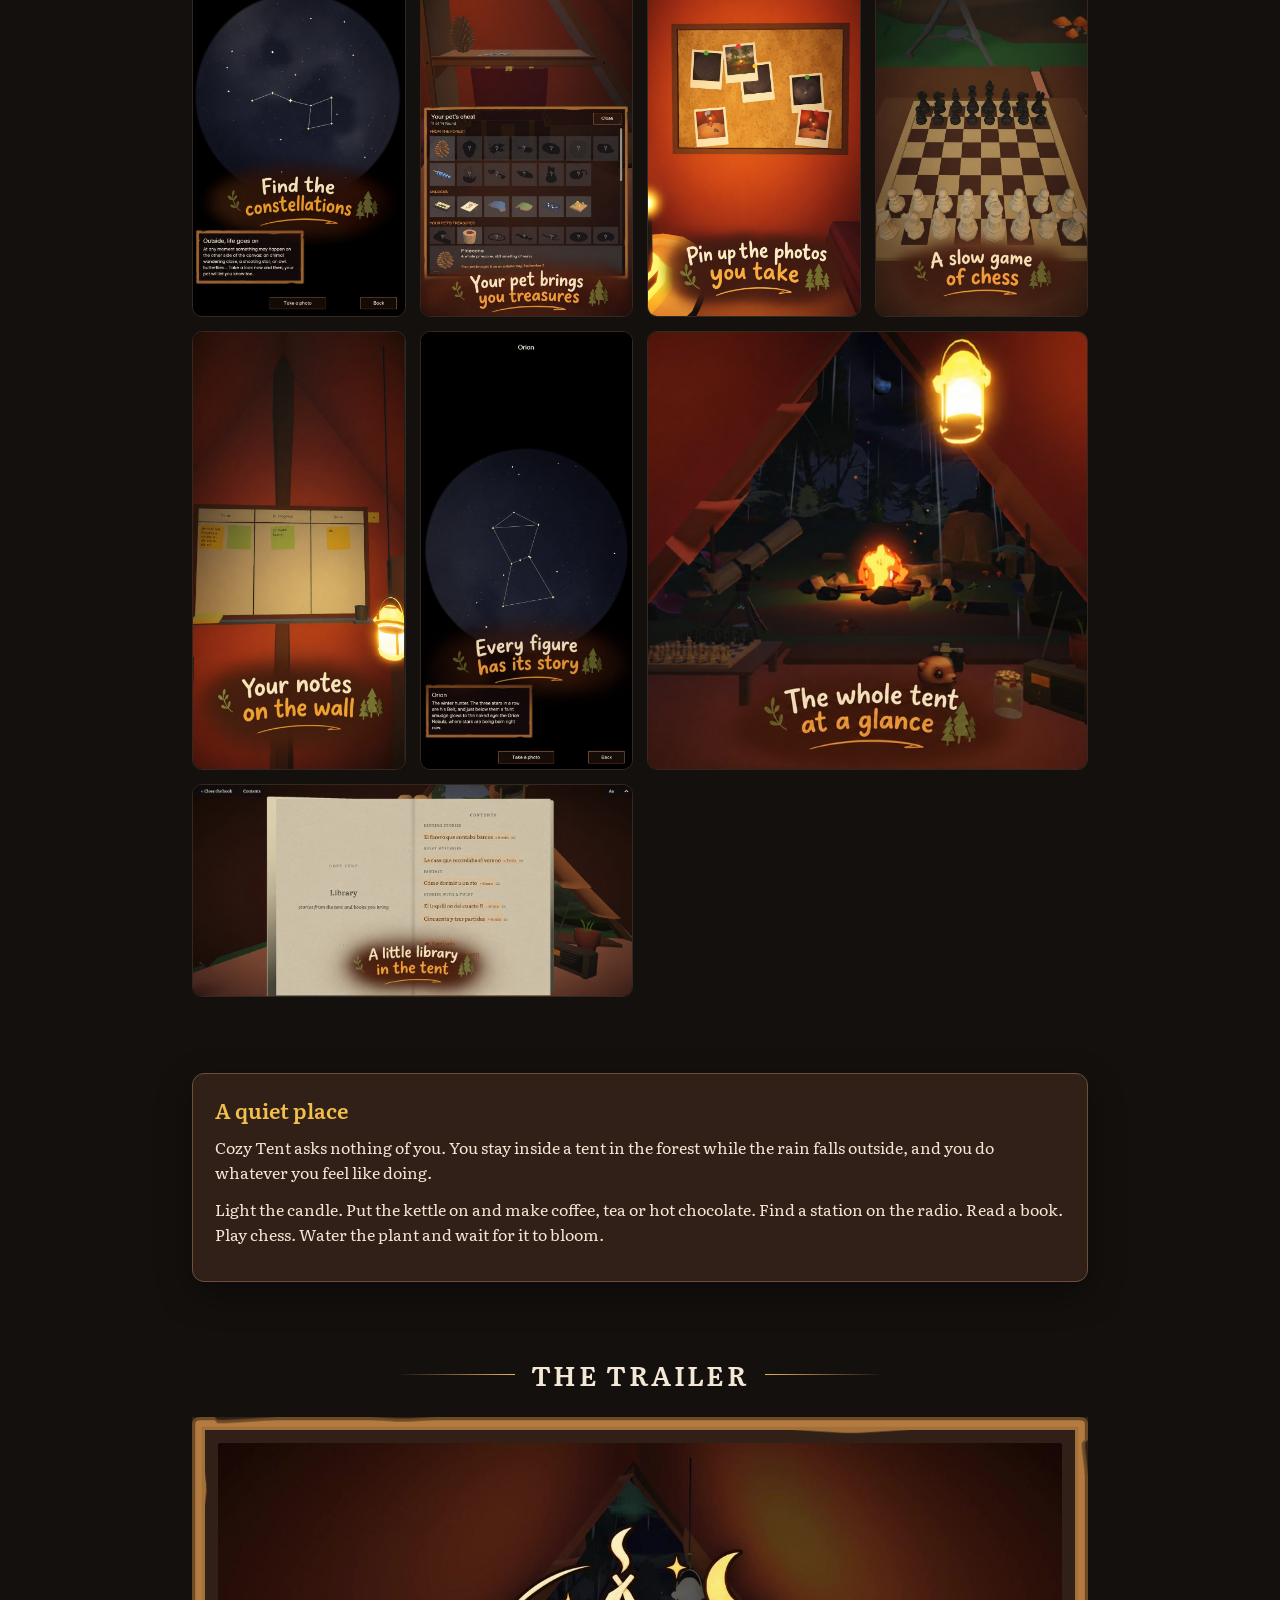
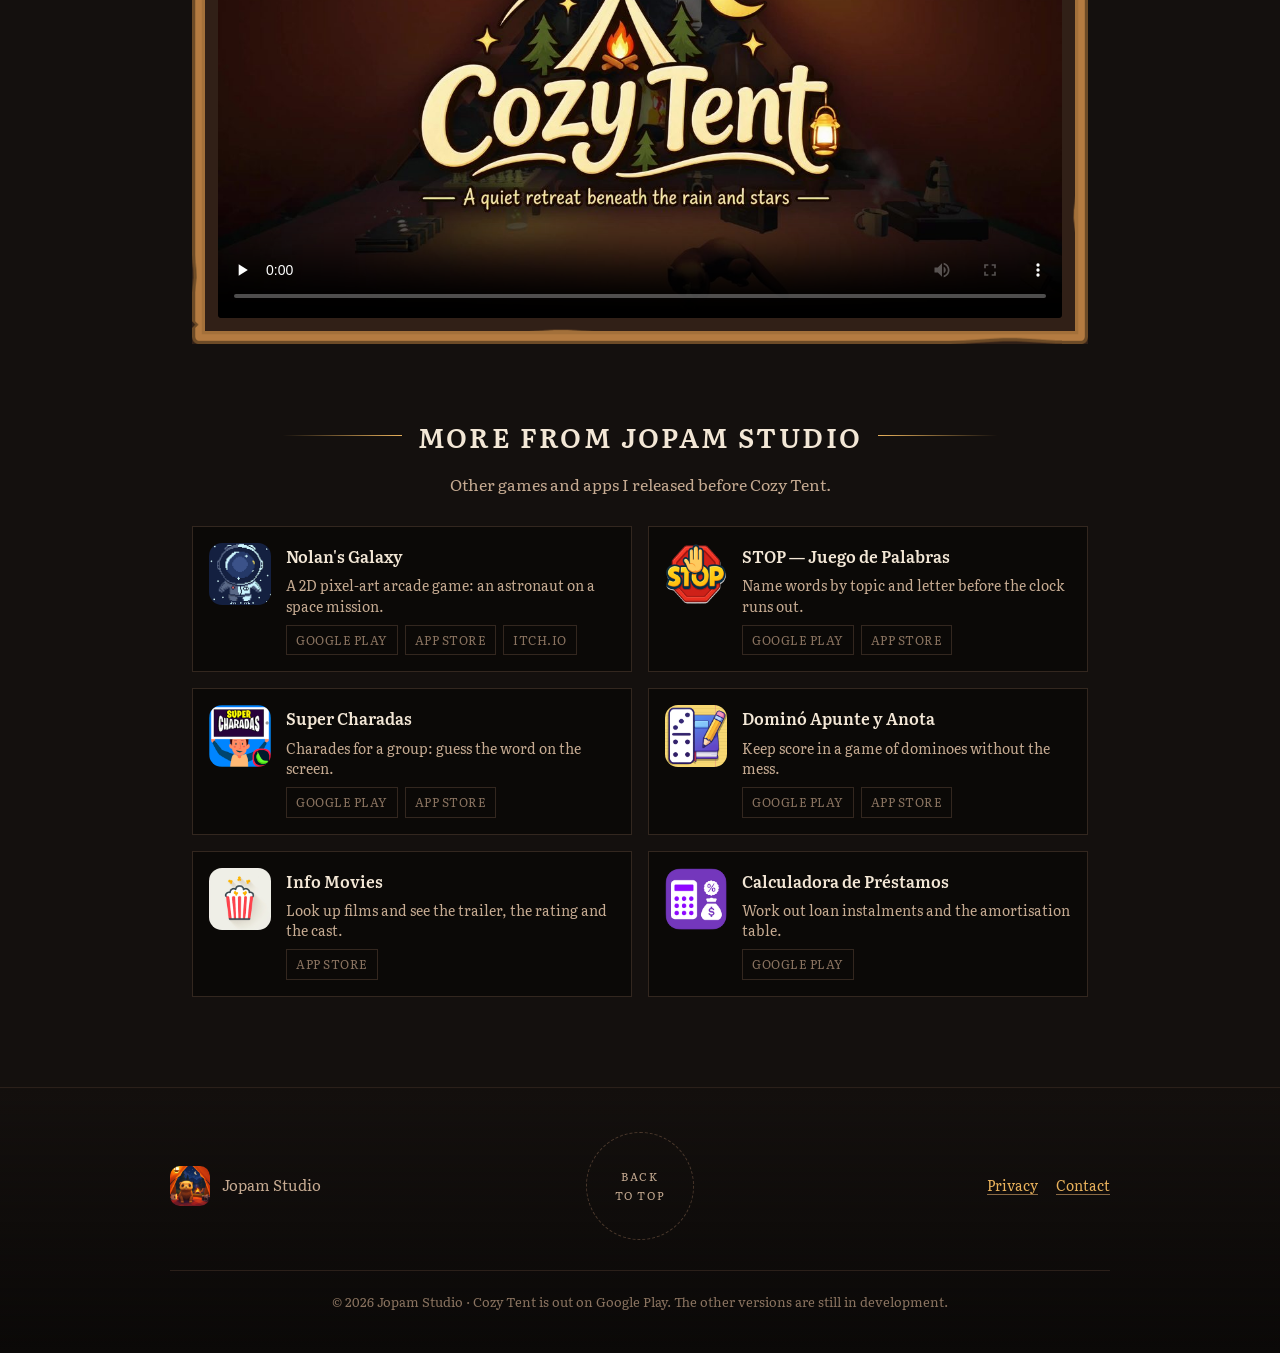
==== commit 4a45f2e0: "Analiticas de la web con aviso de consentimiento" ====
--- a/index.html
+++ b/index.html
@@ -93,7 +93,7 @@
     <div class="tiendas en-portada" id="tiendas" role="list">
       <a class="chapa lista" data-tienda="google" href="https://play.google.com/store/apps/details?id=com.jopam.cozytent" target="_blank" rel="noopener"><svg viewBox="0 0 24 24" aria-hidden="true"><path d="M3.6 1.8 13.9 12 3.6 22.2c-.4-.2-.6-.6-.6-1.1V2.9c0-.5.2-.9.6-1.1z"/><path d="M16.6 9.3 5.6 2.9 14.9 11z"/><path d="M16.6 14.7 14.9 13l-9.3 8.1z"/><path d="M20.2 10.6c.7.4 1 .9 1 1.4s-.3 1-1 1.4l-2.3 1.3-1.9-2.7 1.9-2.7z"/></svg><span class="texto"><small><span class="es">Disponible</span><span class="en">Available</span></small><span class="nombre">Google Play</span></span></a>
       <a class="chapa lista" data-tienda="apple" href="https://apps.apple.com/do/app/cozy-tent/id6815219759" target="_blank" rel="noopener"><svg viewBox="0 0 24 24" aria-hidden="true"><path d="M16.4 12.7c0-2 1.6-3 1.7-3-.9-1.4-2.4-1.5-2.9-1.6-1.2-.1-2.4.7-3 .7s-1.6-.7-2.6-.7c-1.3 0-2.6.8-3.2 2-1.4 2.4-.4 6 1 8 .7 1 1.5 2.1 2.5 2 1-.1 1.4-.6 2.6-.6s1.5.6 2.6.6c1.1 0 1.8-1 2.4-2 .8-1.1 1.1-2.2 1.1-2.3 0 0-2.2-.8-2.2-3.1z"/><path d="M14.5 5.9c.5-.7.9-1.6.8-2.6-.8 0-1.8.5-2.4 1.2-.5.6-1 1.6-.8 2.5.9.1 1.8-.4 2.4-1.1z"/></svg><span class="texto"><small><span class="es">Disponible</span><span class="en">Available</span></small><span class="nombre">App Store</span></span></a>
-      <a class="chapa lista" data-tienda="steam" href="https://store.steampowered.com/app/5371810/cozy_tent/" target="_blank" rel="noopener"><svg viewBox="0 0 24 24" aria-hidden="true"><path d="M12 2a10 10 0 0 0-10 9.5l5.4 2.2a2.8 2.8 0 0 1 1.6-.5h.2l2.4-3.4v-.1a3.8 3.8 0 1 1 3.8 3.8h-.1l-3.4 2.4v.2a2.8 2.8 0 0 1-5.6.2l-3.8-1.6A10 10 0 1 0 12 2z"/><path d="M15.4 7.2a2.5 2.5 0 1 0 0 5.1 2.5 2.5 0 0 0 0-5.1zm0 .9a1.6 1.6 0 1 1 0 3.2 1.6 1.6 0 0 1 0-3.2z"/><path d="M8.2 17.9a2.1 2.1 0 0 0 2.6-2.9 2.1 2.1 0 0 0-2.6-1.1l1.2.5a1.6 1.6 0 1 1-1.2 2.9l-1.2-.5c.3.5.7.9 1.2 1.1z"/></svg><span class="texto"><small><span class="es">Demo gratis</span><span class="en">Free demo</span></small><span class="nombre">Steam</span></span></a>
+      <a class="chapa lista" data-tienda="steam" href="https://store.steampowered.com/app/5371810/cozy_tent/?utm_source=web&utm_medium=boton" target="_blank" rel="noopener"><svg viewBox="0 0 24 24" aria-hidden="true"><path d="M12 2a10 10 0 0 0-10 9.5l5.4 2.2a2.8 2.8 0 0 1 1.6-.5h.2l2.4-3.4v-.1a3.8 3.8 0 1 1 3.8 3.8h-.1l-3.4 2.4v.2a2.8 2.8 0 0 1-5.6.2l-3.8-1.6A10 10 0 1 0 12 2z"/><path d="M15.4 7.2a2.5 2.5 0 1 0 0 5.1 2.5 2.5 0 0 0 0-5.1zm0 .9a1.6 1.6 0 1 1 0 3.2 1.6 1.6 0 0 1 0-3.2z"/><path d="M8.2 17.9a2.1 2.1 0 0 0 2.6-2.9 2.1 2.1 0 0 0-2.6-1.1l1.2.5a1.6 1.6 0 1 1-1.2 2.9l-1.2-.5c.3.5.7.9 1.2 1.1z"/></svg><span class="texto"><small><span class="es">Demo gratis</span><span class="en">Free demo</span></small><span class="nombre">Steam</span></span></a>
       <a class="chapa lista" data-tienda="meta" href="https://www.meta.com/experiences/cozy-tent/1246203311919256/" target="_blank" rel="noopener"><svg viewBox="0 0 24 24" aria-hidden="true"><path d="M6.8 6.4c-2.4 0-4.3 2.4-4.3 5.6s1.7 5.6 4 5.6c1.6 0 2.8-1 4.4-3.5l1.1-1.8 1.1 1.8c1.6 2.5 2.8 3.5 4.4 3.5 2.3 0 4-2.4 4-5.6s-1.9-5.6-4.3-5.6c-1.7 0-3 .9-4.6 3.3l-.6 1-.6-1C9.8 7.3 8.5 6.4 6.8 6.4zm0 2c.9 0 1.8.7 3 2.6l.6.9-.7 1.1c-1.2 1.8-2 2.5-2.9 2.5-1.1 0-2-1.4-2-3.5s.9-3.6 2-3.6zm10.4 0c1.1 0 2 1.5 2 3.6s-.9 3.5-2 3.5c-.9 0-1.7-.7-2.9-2.5l-.7-1.1.6-.9c1.2-1.9 2.1-2.6 3-2.6z"/></svg><span class="texto"><small><span class="es">Disponible</span><span class="en">Available</span></small><span class="nombre">Meta Quest</span></span></a>
     </div>
   </div>
@@ -271,6 +271,7 @@
 </footer>
 
 <script src="idioma.js"></script>
+<script src="analitica.js"></script>
 <script src="tiendas.js"></script>
 </body>
 </html>
--- a/style.css
+++ b/style.css
@@ -289,3 +289,16 @@
   .fugaz{opacity:0}
   .asoma{opacity:1;transform:none;transition:none}
 }
+
+/* ---------------------------------------------------------------- aviso de cookies */
+.aviso-cookies{position:fixed;left:16px;right:16px;bottom:16px;z-index:30;max-width:560px;margin:0 auto;
+  display:flex;align-items:center;gap:16px;padding:14px 18px;border-radius:12px;
+  background:#1c1410f2;border:1px solid #6b503c;box-shadow:0 8px 30px #000a;backdrop-filter:blur(8px)}
+.aviso-cookies p{margin:0;font-size:14.5px;line-height:1.5;color:var(--suave)}
+.aviso-cookies .botones{display:flex;gap:8px;flex:none}
+.aviso-cookies button{font:600 13px/1 Literata,serif;letter-spacing:.4px;padding:10px 14px;border-radius:8px;
+  cursor:pointer;color:var(--papel);background:transparent;border:1px solid #6b503c;transition:border-color .25s,color .25s}
+.aviso-cookies button:hover{border-color:var(--ambar)}
+.aviso-cookies button.si{color:var(--noche);background:var(--ambar);border-color:var(--ambar)}
+@media (max-width:520px){.aviso-cookies{flex-direction:column;align-items:stretch;text-align:center}
+  .aviso-cookies .botones{justify-content:center}}
